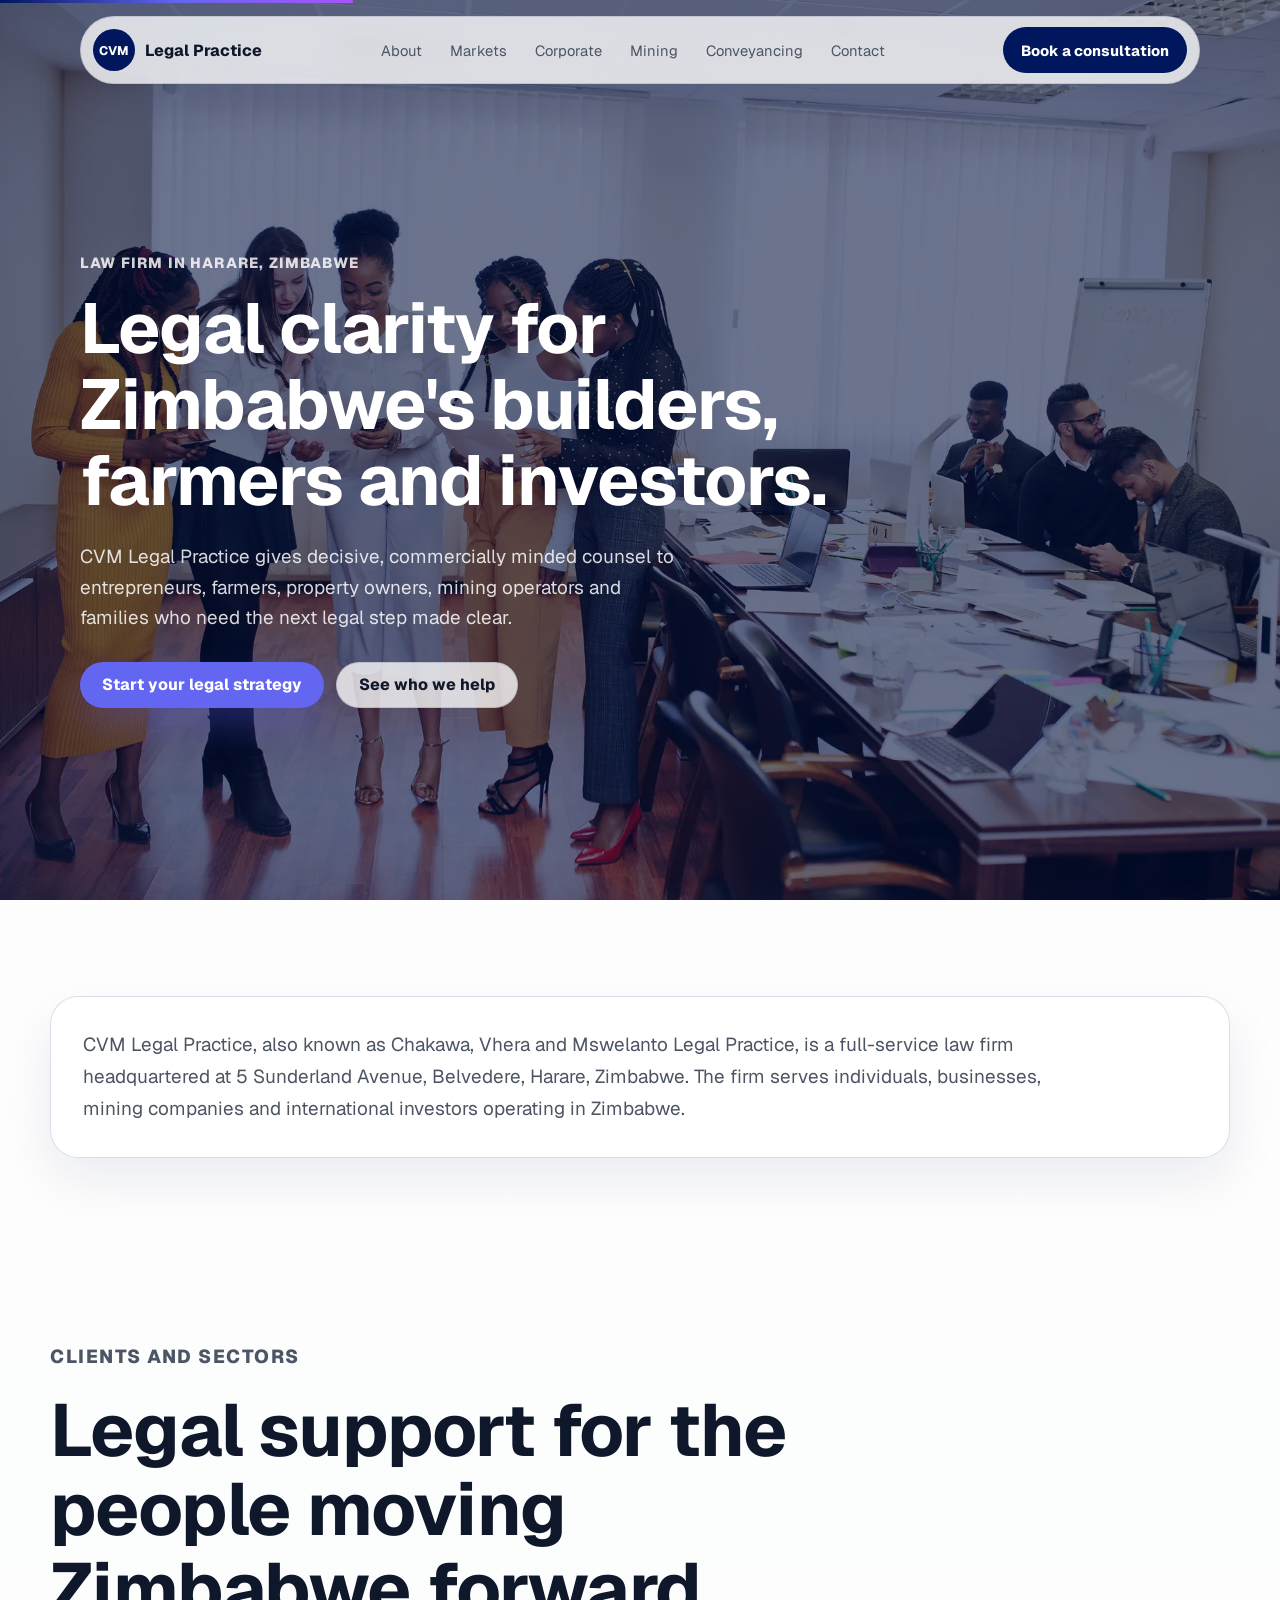
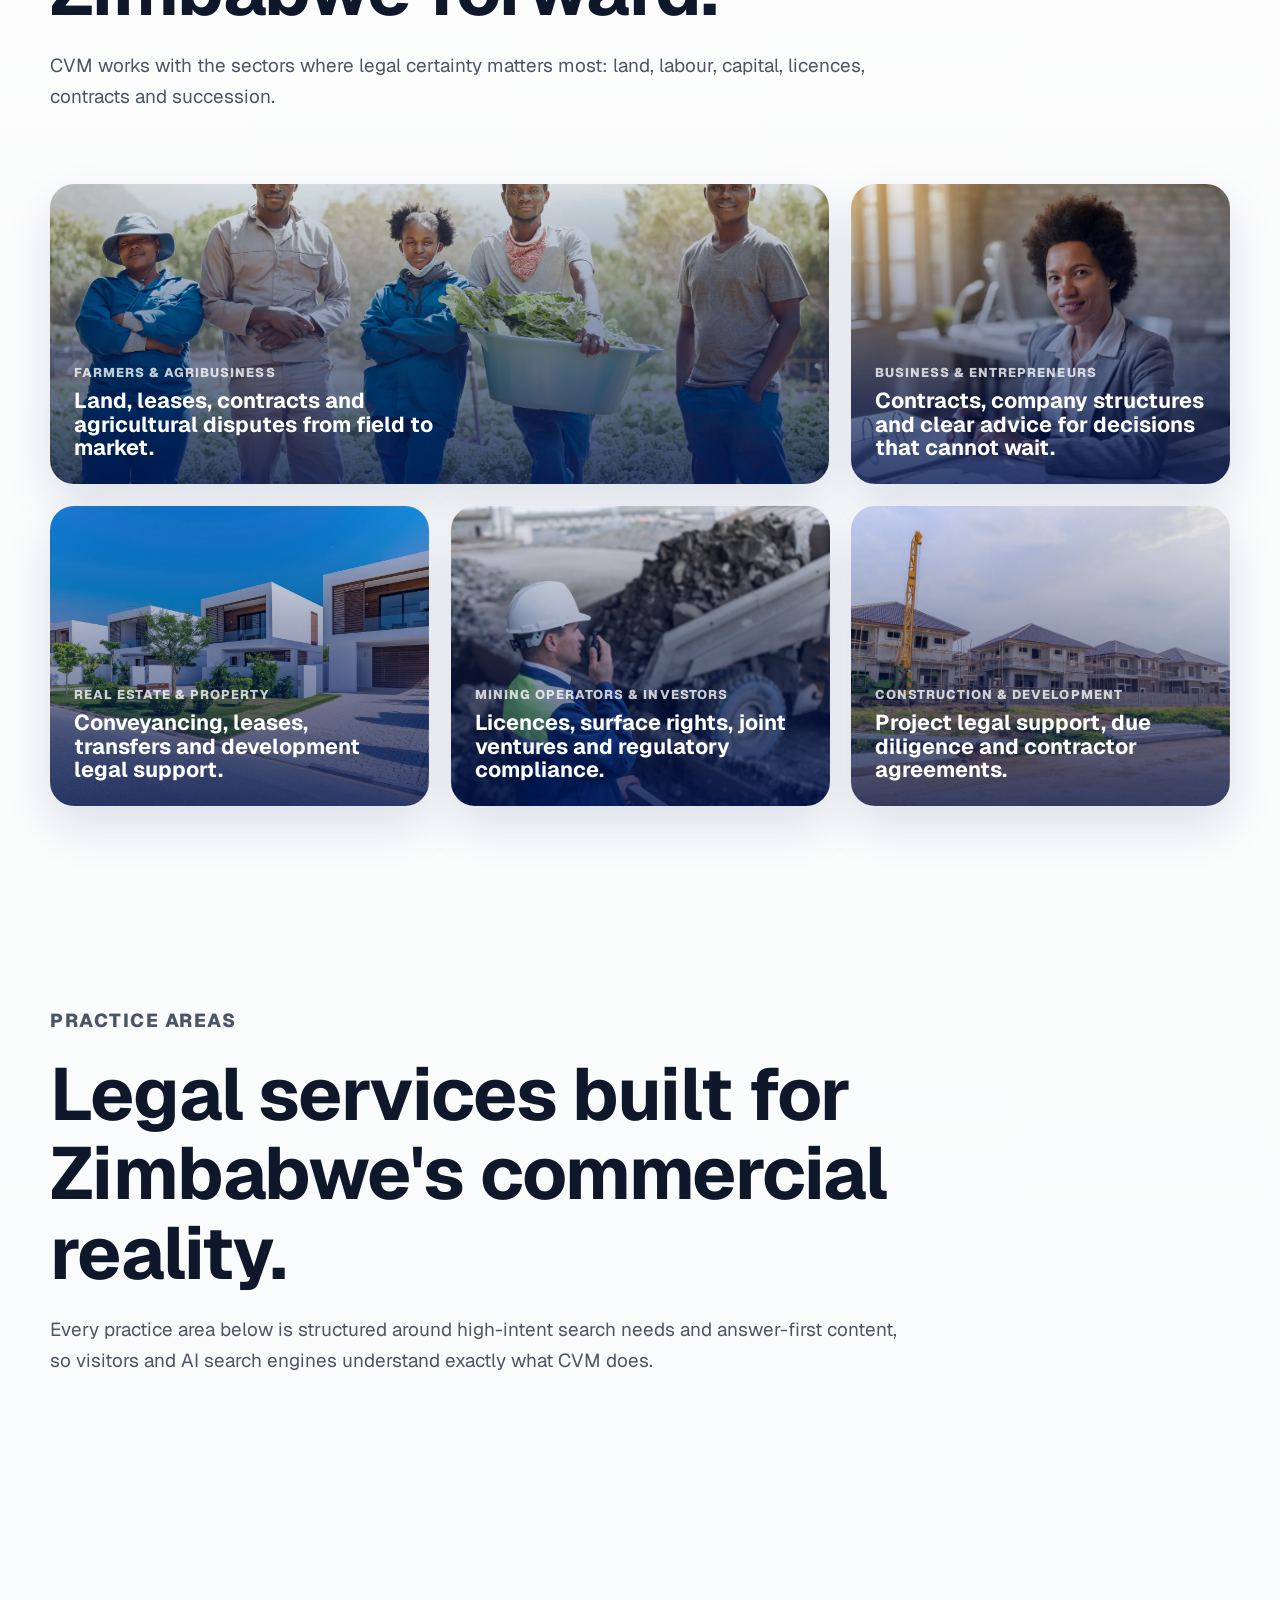
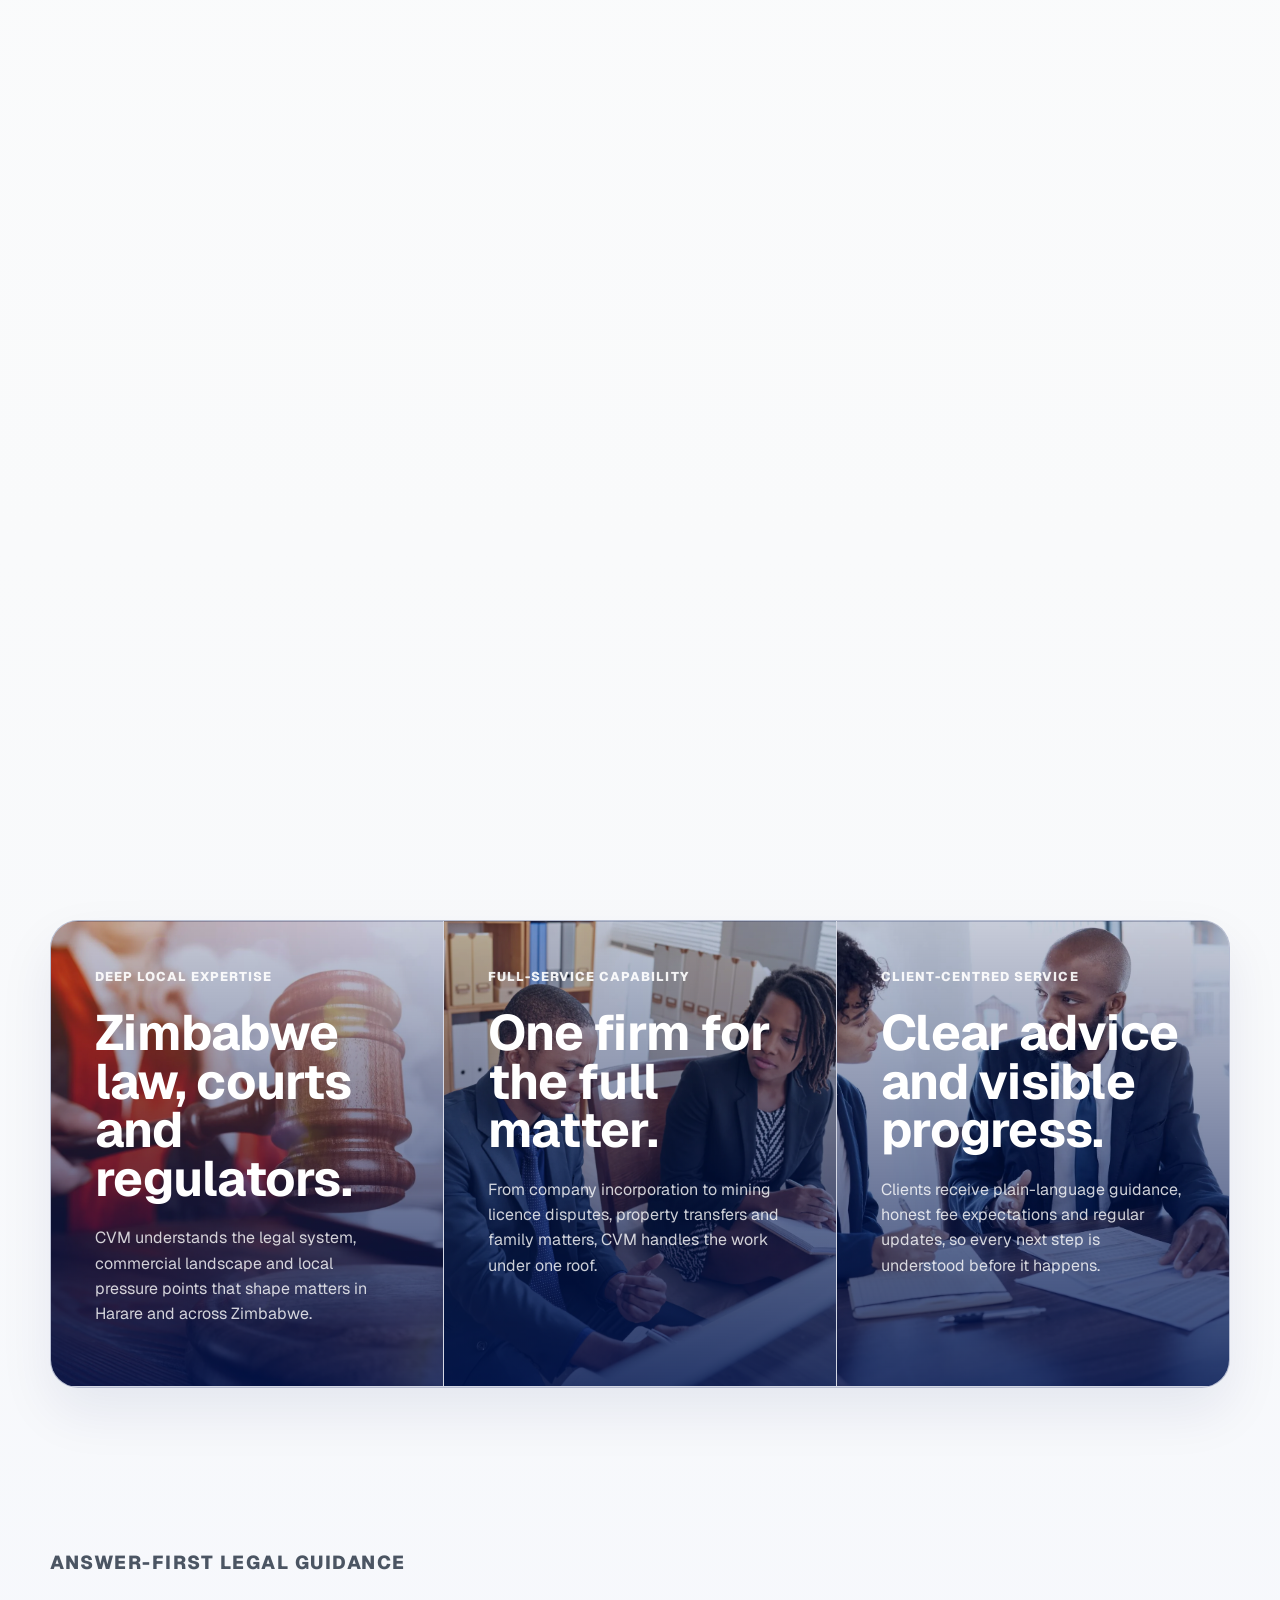
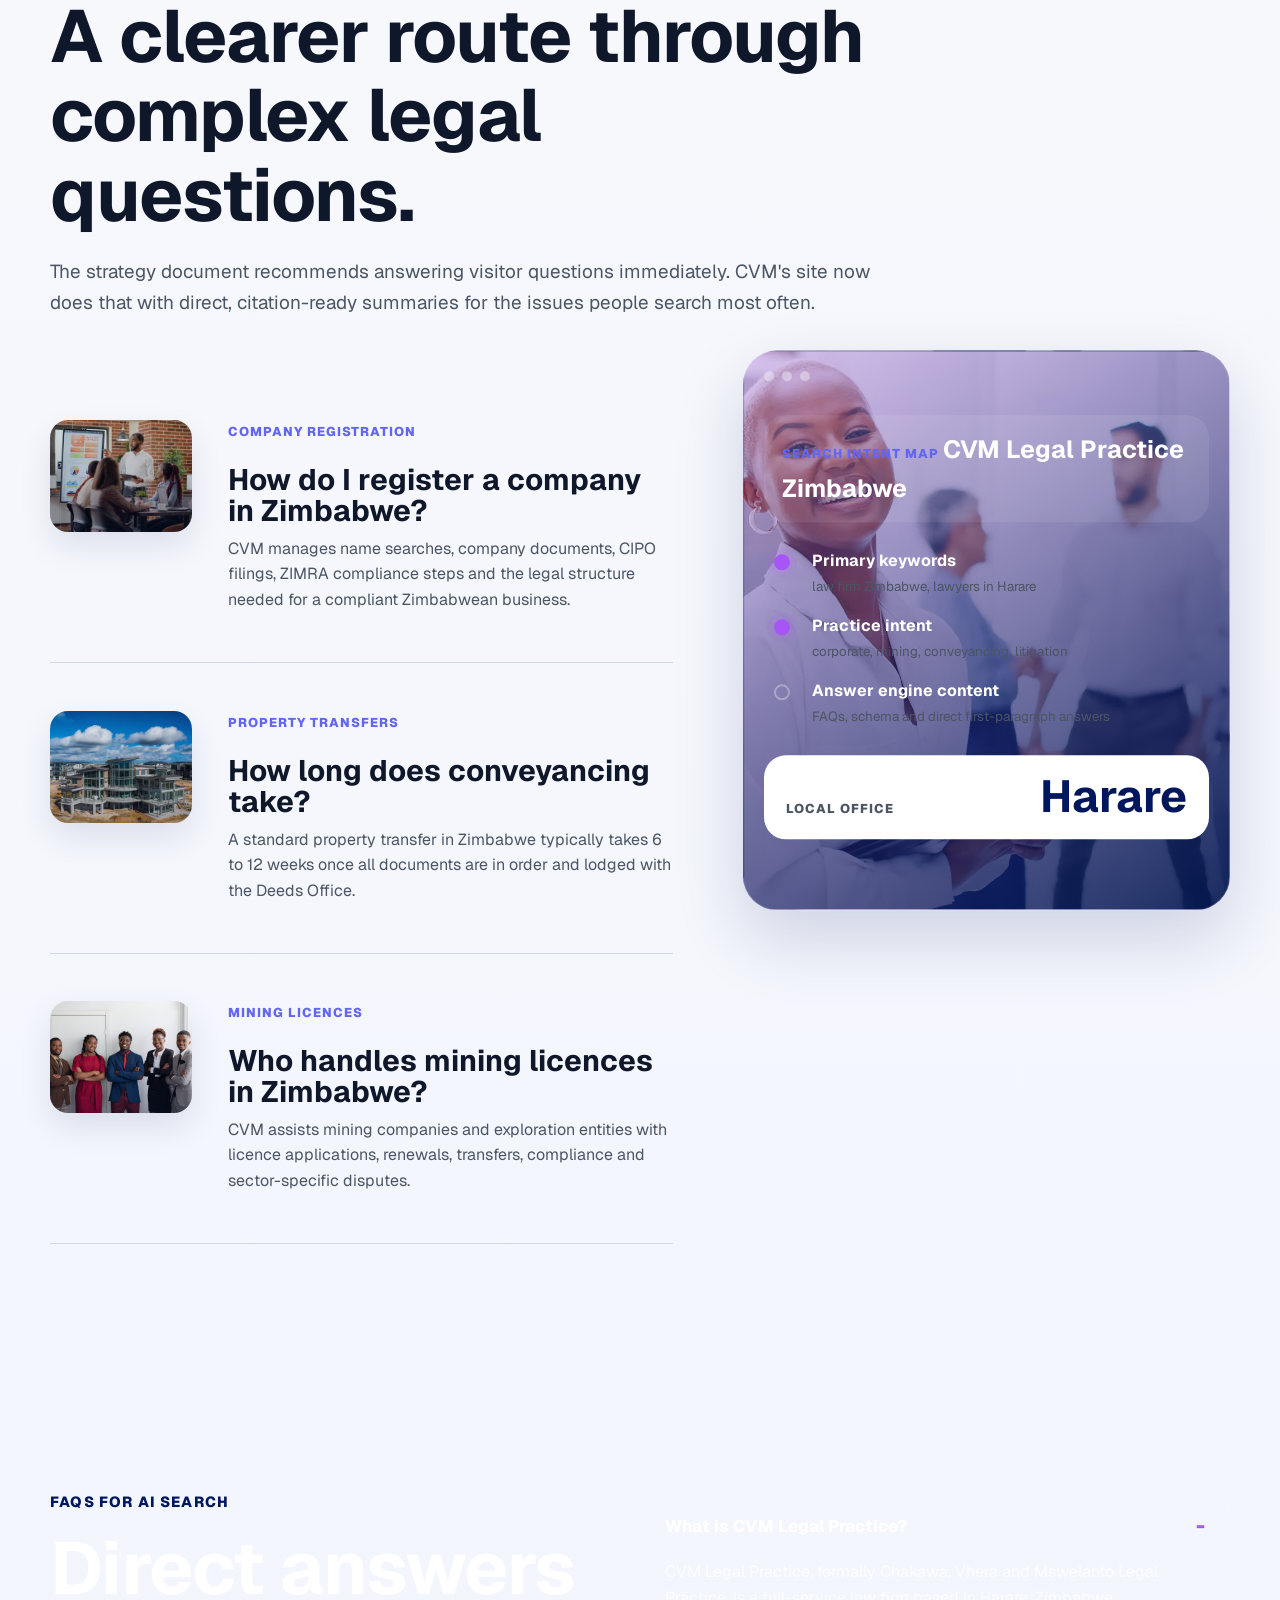
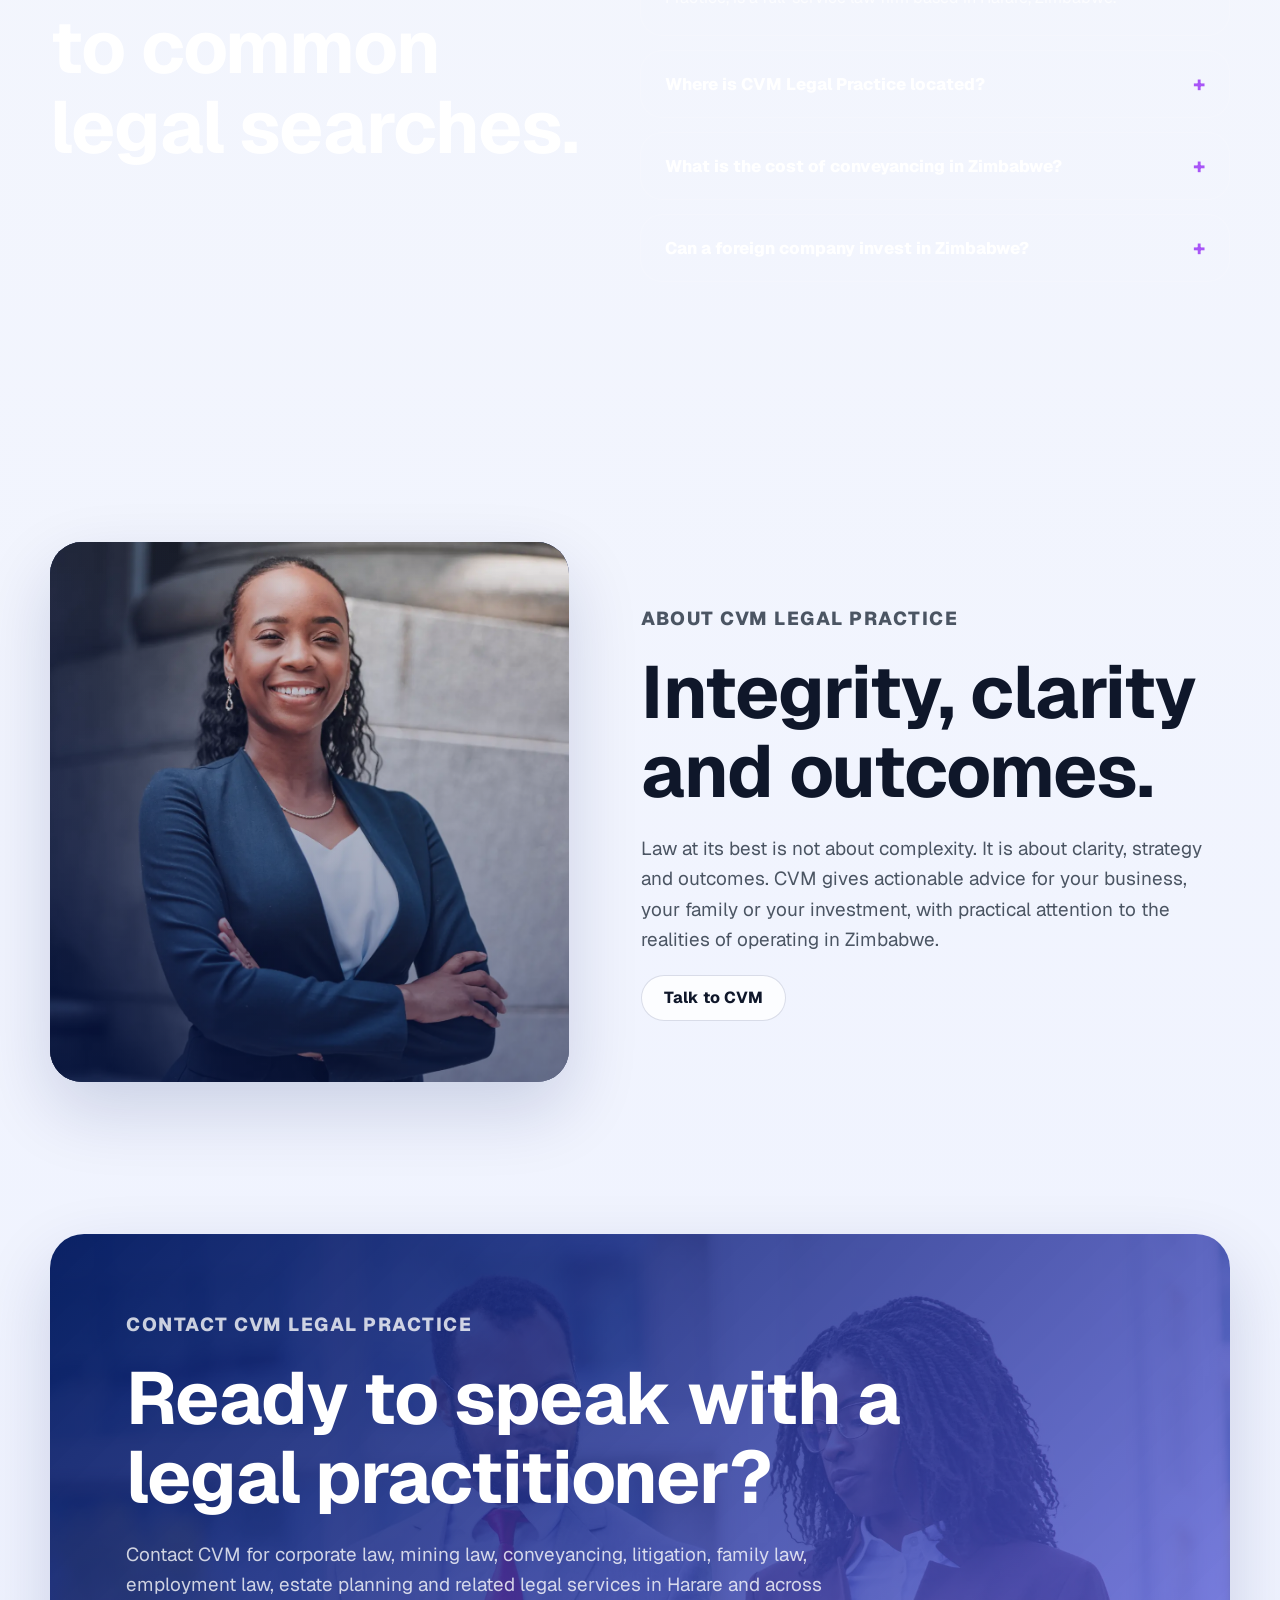
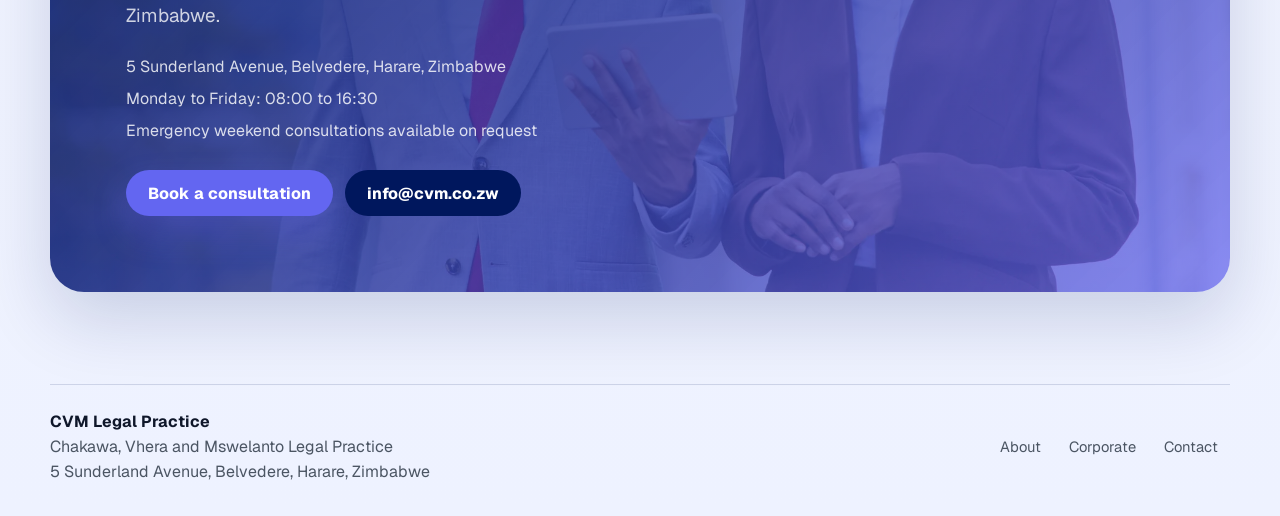
==== index.html @ 9c1fe83d "Initial commit" ====
<!doctype html>
<html lang="en">
  <head>
    <meta charset="utf-8" />
    <meta name="viewport" content="width=device-width, initial-scale=1" />
    <title>CVM Legal Practice | Lawyers in Zimbabwe</title>
    <meta
      name="description"
      content="Expert legal practitioners in Harare, Zimbabwe. Corporate, mining, conveyancing, family law and more. CVM - trusted legal advice across Zimbabwe."
    />
    <link rel="canonical" href="https://www.cvm.co.zw/" />
    <link rel="preconnect" href="https://fonts.googleapis.com" />
    <link rel="preconnect" href="https://fonts.gstatic.com" crossorigin />
    <link href="https://fonts.googleapis.com/css2?family=Geist:wght@100..900&display=swap" rel="stylesheet" />
    <link rel="stylesheet" href="styles.css" />
    <script type="application/ld+json">
      {
        "@context": "https://schema.org",
        "@type": "LegalService",
        "name": "CVM Legal Practice",
        "alternateName": "Chakawa, Vhera and Mswelanto Legal Practice",
        "url": "https://www.cvm.co.zw",
        "description": "CVM Legal Practice is a full-service law firm in Harare, Zimbabwe, offering corporate law, mining law, conveyancing, litigation, family law and employment law services.",
        "email": "info@cvm.co.zw",
        "address": {
          "@type": "PostalAddress",
          "streetAddress": "5 Sunderland Avenue",
          "addressLocality": "Belvedere",
          "addressRegion": "Harare",
          "addressCountry": "ZW"
        },
        "geo": {
          "@type": "GeoCoordinates",
          "latitude": -17.8356,
          "longitude": 31.0228
        },
        "openingHoursSpecification": {
          "@type": "OpeningHoursSpecification",
          "dayOfWeek": ["Monday", "Tuesday", "Wednesday", "Thursday", "Friday"],
          "opens": "08:00",
          "closes": "16:30"
        },
        "areaServed": { "@type": "Country", "name": "Zimbabwe" },
        "priceRange": "$$",
        "memberOf": { "@type": "Organization", "name": "Law Society of Zimbabwe" }
      }
    </script>
    <script type="application/ld+json">
      {
        "@context": "https://schema.org",
        "@type": "FAQPage",
        "mainEntity": [
          {
            "@type": "Question",
            "name": "What is CVM Legal Practice?",
            "acceptedAnswer": {
              "@type": "Answer",
              "text": "CVM Legal Practice, formally known as Chakawa, Vhera and Mswelanto Legal Practice, is a full-service law firm based in Harare, Zimbabwe. The firm provides legal services in corporate and commercial law, mining law, conveyancing, civil and commercial litigation, family law, employment law and estate planning."
            }
          },
          {
            "@type": "Question",
            "name": "Where is CVM Legal Practice located?",
            "acceptedAnswer": {
              "@type": "Answer",
              "text": "CVM Legal Practice is located at 5 Sunderland Avenue, Belvedere, Harare, Zimbabwe. The firm is open Monday to Friday from 08:00 to 16:30, with emergency weekend consultations available on request."
            }
          },
          {
            "@type": "Question",
            "name": "How long does a property transfer take in Zimbabwe?",
            "acceptedAnswer": {
              "@type": "Answer",
              "text": "A standard residential property transfer in Zimbabwe typically takes 6 to 12 weeks from the date all documents are lodged at the Deeds Office, assuming there are no outstanding ZIMRA obligations or bond complications."
            }
          },
          {
            "@type": "Question",
            "name": "What lawyers handle mining licences in Zimbabwe?",
            "acceptedAnswer": {
              "@type": "Answer",
              "text": "CVM Legal Practice assists mining companies, exploration entities and investors with mining licence applications, renewals, transfers and compliance under the Mines and Minerals Act."
            }
          }
        ]
      }
    </script>
  </head>
  <body>
    <div class="scroll-progress" aria-hidden="true"></div>

    <header class="site-header" data-header>
      <a class="brand" href="index.html" aria-label="CVM Legal Practice home">
        <span class="brand-mark">CVM</span>
        <span>Legal Practice</span>
      </a>
      <nav class="nav-links" aria-label="Primary navigation"><a href="about.html">About</a><a href="index.html#markets">Markets</a><a href="corporate-law.html">Corporate</a><a href="mining-law.html">Mining</a><a href="conveyancing-harare.html">Conveyancing</a><a href="contact.html">Contact</a></nav>
      <a class="nav-cta" href="contact.html">
        <span class="cta-full">Book a consultation</span>
        <span class="cta-short">Consult</span>
      </a>
    </header>

    <main id="top">
      <section class="hero section-shell" style="--hero-image: url('images/diverse-business-people-meeting-round-table.webp'); --hero-position: center 42%;">
        <div class="hero-copy reveal">
          <p class="eyebrow">Law firm in Harare, Zimbabwe</p>
          <h1>Legal clarity for Zimbabwe's builders, farmers and investors.</h1>
          <p class="hero-text">
            CVM Legal Practice gives decisive, commercially minded counsel to
            entrepreneurs, farmers, property owners, mining operators and
            families who need the next legal step made clear.
          </p>
          <div class="hero-actions">
            <a class="button button-primary" href="contact.html">Start your legal strategy</a>
            <a class="button button-secondary" href="#markets">See who we help</a>
          </div>
        </div>

      </section>

      <section class="intro-band">
        <div class="intro-inner reveal">
          <p>
            CVM Legal Practice, also known as Chakawa, Vhera and Mswelanto
            Legal Practice, is a full-service law firm headquartered at
            5 Sunderland Avenue, Belvedere, Harare, Zimbabwe. The firm serves
            individuals, businesses, mining companies and international
            investors operating in Zimbabwe.
          </p>
        </div>
      </section>



      <section class="market-section section-shell" id="markets">
        <div class="section-heading reveal">
          <p class="eyebrow">Clients and sectors</p>
          <h2>Legal support for the people moving Zimbabwe forward.</h2>
          <p>
            CVM works with the sectors where legal certainty matters most:
            land, labour, capital, licences, contracts and succession.
          </p>
        </div>
        <div class="market-grid">
          <a class="market-card market-card-large reveal" href="farmers-agriculture-law.html" style="--card-image: url('images/black-people-portrait-farming-with-confidence-harvest-agriculture-agro-business-together-nature-young-african-group-farmers-with-bucket-crops-organic-food-fresh-produce.webp');"><span>Farmers &amp; Agribusiness</span><strong>Land, leases, contracts and agricultural disputes from field to market.</strong></a>
          <a class="market-card reveal" href="business-legal-services.html" style="--card-image: url('images/black-smiling-businesswoman-analyzing-financial-reports-while-working-office-looking-camera.webp');"><span>Business &amp; Entrepreneurs</span><strong>Contracts, company structures and clear advice for decisions that cannot wait.</strong></a>
          <a class="market-card reveal" href="property-real-estate-law.html" style="--card-image: url('images/modern-villas-glimmering-sunny-sky.webp');"><span>Real Estate &amp; Property</span><strong>Conveyancing, leases, transfers and development legal support.</strong></a>
          <a class="market-card reveal" href="mining-investors-law.html" style="--card-image: url('images/14.webp');"><span>Mining Operators &amp; Investors</span><strong>Licences, surface rights, joint ventures and regulatory compliance.</strong></a>
          <a class="market-card reveal" href="construction-development-law.html" style="--card-image: url('images/new-house-building-residential-estate-construction-site.webp');"><span>Construction &amp; Development</span><strong>Project legal support, due diligence and contractor agreements.</strong></a>
        </div>
      </section>

      <section class="practice-section section-shell" id="practice-areas">
        <div class="section-heading reveal">
          <p class="eyebrow">Practice areas</p>
          <h2>Legal services built for Zimbabwe's commercial reality.</h2>
          <p>
            Every practice area below is structured around high-intent search
            needs and answer-first content, so visitors and AI search engines
            understand exactly what CVM does.
          </p>
        </div>

        <div class="practice-grid">
          <a class="practice-card reveal" href="corporate-law.html" style="--card-image: url('images/african-group-corporate-business-meeting.webp');">
            <span>Corporate & Commercial</span>
            <h3>Corporate lawyers in Zimbabwe</h3>
            <p>
              Company registration, M&A, commercial contracts, joint ventures,
              corporate governance, business restructuring and regulatory
              compliance for start-ups, SMEs, listed companies and investors.
            </p>
          </a>
          <a class="practice-card reveal" href="mining-law.html" style="--card-image: url('images/close-up-construction-site-excavator(1).webp');">
            <span>Mining Law</span>
            <h3>Mining legal services Zimbabwe</h3>
            <p>
              Licence applications, renewals and transfers, environmental
              compliance, surface rights disputes, mining joint ventures,
              MMCZ export compliance and mining M&A.
            </p>
          </a>
          <a class="practice-card reveal" href="conveyancing-harare.html" style="--card-image: url('images/aerial-top-view-modern-suburb-housing-estate-project-neighborhood-thailand-housing-construction-business-ai-generated.webp');">
            <span>Conveyancing</span>
            <h3>Conveyancing lawyers in Harare</h3>
            <p>
              Residential, commercial and agricultural property transfers,
              mortgage bond registrations, title deed searches and Deeds Office
              lodgements across Zimbabwe.
            </p>
          </a>
          <a class="practice-card reveal" href="litigation.html" style="--card-image: url('images/corporate-lawyer-computer-with-portrait-business-people-office-legislation-privacy-policy-teamwork-case-proposal-online-legal-counsel-with-employees-law-firm-justice.webp');">
            <span>Litigation</span>
            <h3>Commercial litigation Zimbabwe</h3>
            <p>
              Contract disputes, debt recovery, urgent applications, injunctions,
              arbitration, mediation, banking disputes and High Court litigation.
            </p>
          </a>
          <a class="practice-card reveal" href="family-law.html" style="--card-image: url('images/black-woman-working-business-portrait-with-smile-office-workplace-lawyer-corporate-company-with-legal-advice-happy-success-confidence-attorney-employee-desk.webp');">
            <span>Family Law & Estates</span>
            <h3>Family law attorneys Zimbabwe</h3>
            <p>
              Divorce, child custody, maintenance, protection orders, wills,
              estate planning, deceased estates and inheritance disputes handled
              with discretion.
            </p>
          </a>
          <a class="practice-card reveal" href="employment-labour-law.html" style="--card-image: url('images/group-afro-americans-working-together.webp');">
            <span>Employment & Labour</span>
            <h3>Labour law firm Zimbabwe</h3>
            <p>
              Employment contracts, disciplinary hearings, unfair dismissal,
              retrenchment, NEC representation, Labour Court matters and
              workplace policy advice.
            </p>
          </a>
        </div>
      </section>

      <section class="service-strip" id="why-cvm" aria-label="Why choose CVM">
        <article class="service-panel reveal" style="--card-image: url('images/56684.webp');">
          <span>Deep Local Expertise</span>
          <h2>Zimbabwe law, courts and regulators.</h2>
          <p>
            CVM understands the legal system, commercial landscape and local
            pressure points that shape matters in Harare and across Zimbabwe.
          </p>
        </article>
        <article class="service-panel reveal" style="--card-image: url('images/20600.webp');">
          <span>Full-Service Capability</span>
          <h2>One firm for the full matter.</h2>
          <p>
            From company incorporation to mining licence disputes, property
            transfers and family matters, CVM handles the work under one roof.
          </p>
        </article>
        <article class="service-panel reveal" style="--card-image: url('images/147378.webp');">
          <span>Client-Centred Service</span>
          <h2>Clear advice and visible progress.</h2>
          <p>
            Clients receive plain-language guidance, honest fee expectations and
            regular updates, so every next step is understood before it happens.
          </p>
        </article>
      </section>

      <section class="method section-shell">
        <div class="section-heading reveal">
          <p class="eyebrow">Answer-first legal guidance</p>
          <h2>A clearer route through complex legal questions.</h2>
          <p>
            The strategy document recommends answering visitor questions
            immediately. CVM's site now does that with direct, citation-ready
            summaries for the issues people search most often.
          </p>
        </div>

        <div class="steps-grid">
          <div class="steps-copy">
            <article class="step reveal" style="--card-image: url('images/company-employee-presenting-business-strategy-with-charts-monitor-planning-project-workmates-analyzing-financial-statistics-display-working-together-company-development.webp');">
              <span>Company Registration</span>
              <h3>How do I register a company in Zimbabwe?</h3>
              <p>
                CVM manages name searches, company documents, CIPO filings,
                ZIMRA compliance steps and the legal structure needed for a
                compliant Zimbabwean business.
              </p>
            </article>
            <article class="step reveal" style="--card-image: url('images/construction-residential-new-house-progress-building-site-with-clouds-blue-sky.webp');">
              <span>Property Transfers</span>
              <h3>How long does conveyancing take?</h3>
              <p>
                A standard property transfer in Zimbabwe typically takes 6 to
                12 weeks once all documents are in order and lodged with the
                Deeds Office.
              </p>
            </article>
            <article class="step reveal" style="--card-image: url('images/team-young-african-people-office(1).webp');">
              <span>Mining Licences</span>
              <h3>Who handles mining licences in Zimbabwe?</h3>
              <p>
                CVM assists mining companies and exploration entities with
                licence applications, renewals, transfers, compliance and
                sector-specific disputes.
              </p>
            </article>
          </div>

          <aside class="case-device reveal" style="--card-image: url('images/face-corporate-black-woman-with-tablet-smile-digital-marketing-sales-growth-goals-workplace-portrait-african-american-female-employee-leader-with-happiness-online-schedule(1).webp');" data-parallax="0.08" aria-label="CVM matter planning preview">
            <div class="device-bar">
              <span></span>
              <span></span>
              <span></span>
            </div>
            <div class="device-header">
              <p>Search intent map</p>
              <strong>CVM Legal Practice Zimbabwe</strong>
            </div>
            <div class="timeline">
              <div class="timeline-row active">
                <span></span>
                <div>
                  <strong>Primary keywords</strong>
                  <small>law firm Zimbabwe, lawyers in Harare</small>
                </div>
              </div>
              <div class="timeline-row active">
                <span></span>
                <div>
                  <strong>Practice intent</strong>
                  <small>corporate, mining, conveyancing, litigation</small>
                </div>
              </div>
              <div class="timeline-row">
                <span></span>
                <div>
                  <strong>Answer engine content</strong>
                  <small>FAQs, schema and direct first-paragraph answers</small>
                </div>
              </div>
            </div>
            <div class="device-footer">
              <span>Local office</span>
              <strong>Harare</strong>
            </div>
          </aside>
        </div>
      </section>

      <section class="risk-band" id="faq" style="--card-image: url('images/portrait-african-american-employee-working-business-report-using-computer-office-desk-taking-notes-sending-email-sunset-brainstorming-ideas-startup-job.webp');">
        <div class="risk-inner faq-inner">
          <div class="risk-copy reveal">
            <p class="eyebrow">FAQs for AI search</p>
            <h2>Direct answers to common legal searches.</h2>
          </div>
          <div class="faq-list">
            <details class="faq-item reveal" open>
              <summary>What is CVM Legal Practice?</summary>
              <p>
                CVM Legal Practice, formally Chakawa, Vhera and Mswelanto Legal
                Practice, is a full-service law firm based in Harare, Zimbabwe.
              </p>
            </details>
            <details class="faq-item reveal">
              <summary>Where is CVM Legal Practice located?</summary>
              <p>
                CVM is located at 5 Sunderland Avenue, Belvedere, Harare,
                Zimbabwe. Office hours are Monday to Friday, 08:00 to 16:30.
              </p>
            </details>
            <details class="faq-item reveal">
              <summary>What is the cost of conveyancing in Zimbabwe?</summary>
              <p>
                Conveyancing fees are guided by the Law Society of Zimbabwe
                scale and depend on the property value, transfer duty, Deeds
                Office fees and transaction-specific requirements.
              </p>
            </details>
            <details class="faq-item reveal">
              <summary>Can a foreign company invest in Zimbabwe?</summary>
              <p>
                Yes. Foreign investors can establish subsidiaries, joint ventures
                or branches, subject to ZIDA requirements and sector-specific
                regulatory approvals.
              </p>
            </details>
          </div>
        </div>
      </section>

      <section class="network section-shell">
        <div class="network-visual reveal">
          <img src="images/arms-crossed-attorney-portrait-happy-black-woman-with-smile-confidence-working-law-firm-confidence-empowerment-proud-african-lawyer-with-leadership-vision-legal-agency.webp" alt="Confident CVM Legal Practice attorney ready for client consultation" />
        </div>
        <div class="network-copy reveal">
          <p class="eyebrow">About CVM Legal Practice</p>
          <h2>Integrity, clarity and outcomes.</h2>
          <p>
            Law at its best is not about complexity. It is about clarity,
            strategy and outcomes. CVM gives actionable advice for your business,
            your family or your investment, with practical attention to the
            realities of operating in Zimbabwe.
          </p>
          <a class="button button-secondary" href="contact.html">Talk to CVM</a>
        </div>
      </section>

      <section class="final-cta" id="contact">
        <div class="final-card reveal" style="--final-image: url('images/diverse-business-team-watching-content-tablet.webp');">
          <p class="eyebrow">Contact CVM Legal Practice</p>
          <h2>Ready to speak with a legal practitioner?</h2>
          <p>
            Contact CVM for corporate law, mining law, conveyancing, litigation,
            family law, employment law, estate planning and related legal
            services in Harare and across Zimbabwe.
          </p>
          <div class="contact-details" aria-label="CVM contact details">
            <span>5 Sunderland Avenue, Belvedere, Harare, Zimbabwe</span>
            <span>Monday to Friday: 08:00 to 16:30</span>
            <span>Emergency weekend consultations available on request</span>
          </div>
          <div class="contact-row">
            <a class="button button-primary" href="contact.html">Book a consultation</a>
            <a class="button button-dark" href="mailto:info@cvm.co.zw">info@cvm.co.zw</a>
          </div>
        </div>
      </section>
    </main>

    <footer class="site-footer">
      <div>
        <strong>CVM Legal Practice</strong>
        <span>Chakawa, Vhera and Mswelanto Legal Practice</span>
        <span>5 Sunderland Avenue, Belvedere, Harare, Zimbabwe</span>
      </div>
      <nav aria-label="Footer navigation">
        <a href="about.html">About</a>
        <a href="corporate-law.html">Corporate</a>
        <a href="contact.html">Contact</a>
      </nav>
    </footer>

    <script src="script.js"></script>
  </body>
</html>
---- styles.css ----
:root {
  --ink: #0f172a;
  --muted: #4b5563;
  --paper: #f9fafb;
  --paper-strong: #ffffff;
  --clay: #6366f1;
  --moss: #00175d;
  --gold: #a855f7;
  --charcoal: #001450;
  --line: rgba(0, 23, 93, 0.14);
  --shadow: 0 28px 70px rgba(0, 23, 93, 0.16);
  font-family:
    "ABC Diatype", "ABCDiatype", Geist, Inter, ui-sans-serif, system-ui, -apple-system, BlinkMacSystemFont, "Segoe UI",
    sans-serif;
}

* {
  box-sizing: border-box;
}

html {
  scroll-behavior: smooth;
}

body {
  margin: 0;
  color: var(--ink);
  background:
    linear-gradient(180deg, var(--paper-strong) 0%, var(--paper) 44%, #eef2ff 100%);
  overflow-x: hidden;
}

img {
  display: block;
  max-width: 100%;
}

a {
  color: inherit;
  text-decoration: none;
}

.scroll-progress {
  position: fixed;
  inset: 0 auto auto 0;
  z-index: 80;
  width: 100%;
  height: 3px;
  transform: scaleX(0);
  transform-origin: left;
  background: linear-gradient(90deg, var(--moss), var(--clay), var(--gold));
}

.site-header {
  position: fixed;
  top: 16px;
  left: 50%;
  z-index: 70;
  display: grid;
  grid-template-columns: auto 1fr auto;
  align-items: center;
  gap: 28px;
  width: min(1120px, calc(100% - 32px));
  padding: 10px 12px;
  border: 1px solid rgba(0, 23, 93, 0.12);
  border-radius: 999px;
  background: rgba(255, 255, 255, 0.78);
  box-shadow: 0 12px 40px rgba(0, 23, 93, 0.08);
  backdrop-filter: blur(18px);
  transform: translateX(-50%);
  transition: background 240ms ease, transform 240ms ease, box-shadow 240ms ease;
}

.site-header.is-scrolled {
  background: rgba(255, 255, 255, 0.94);
  box-shadow: 0 18px 48px rgba(0, 23, 93, 0.14);
}

.brand,
.nav-links,
.site-footer nav {
  display: flex;
  align-items: center;
}

.brand {
  gap: 10px;
  font-weight: 760;
  white-space: nowrap;
}

.brand-mark {
  display: grid;
  width: 42px;
  height: 42px;
  place-items: center;
  border-radius: 50%;
  color: #ffffff;
  background: var(--moss);
  font-size: 0.78rem;
  letter-spacing: 0;
}

.nav-links {
  justify-content: center;
  gap: 4px;
}

.nav-links a,
.site-footer a {
  padding: 10px 12px;
  border-radius: 999px;
  color: var(--muted);
  font-size: 0.92rem;
  transition: color 180ms ease, background 180ms ease;
}

.nav-links a:hover,
.site-footer a:hover {
  color: var(--moss);
  background: rgba(99, 102, 241, 0.09);
}

.nav-cta,
.button {
  display: inline-flex;
  min-height: 46px;
  align-items: center;
  justify-content: center;
  border-radius: 999px;
  font-weight: 760;
  transition: transform 180ms ease, box-shadow 180ms ease, background 180ms ease;
}

.nav-cta {
  padding: 0 18px;
  color: #ffffff;
  background: var(--moss);
  font-size: 0.92rem;
}

.cta-short {
  display: none;
}

.button {
  padding: 0 22px;
}

.button:hover,
.nav-cta:hover {
  transform: translateY(-2px);
}

.button-primary {
  color: #ffffff;
  background: var(--clay);
  box-shadow: 0 18px 34px rgba(99, 102, 241, 0.28);
}

.button-secondary {
  border: 1px solid var(--line);
  color: var(--ink);
  background: rgba(255, 255, 255, 0.78);
}

.button-dark {
  color: #ffffff;
  background: var(--moss);
}

.section-shell {
  width: min(1180px, calc(100% - 40px));
  margin: 0 auto;
}

.hero,
.page-hero {
  position: relative;
  isolation: isolate;
  width: 100%;
  max-width: none;
  min-height: 100vh;
  margin: 0;
  overflow: hidden;
  color: var(--paper-strong);
  background-image:
    linear-gradient(rgba(0, 15, 60, 0.58), rgba(0, 15, 60, 0.58)),
    var(--hero-image);
  background-position: center, center, var(--hero-position, center);
  background-size: cover;
  background-attachment: fixed;
}

.hero::after,
.page-hero::after {
  content: none;
}

.hero {
  display: flex;
  flex-direction: column;
  justify-content: center;
  padding: 148px max(16px, calc((100% - 1120px) / 2)) 88px;
}

.hero-copy,
.network-copy,
.section-heading {
  min-width: 0;
}

.eyebrow {
  margin: 0 0 18px;
  color: var(--moss);
  font-size: 0.92rem;
  font-weight: 820;
  letter-spacing: 0.08em;
  text-transform: uppercase;
}

.hero .eyebrow,
.page-hero .eyebrow {
  color: rgba(255, 255, 255, 0.82);
}

h1,
h2,
h3,
p {
  margin-top: 0;
}

h1,
h2 {
  letter-spacing: -0.015em;
  line-height: 1.08;
}

h1 {
  max-width: 820px;
  margin-bottom: 24px;
  font-size: 4.4rem;
  overflow-wrap: break-word;
}

h2 {
  margin-bottom: 22px;
  font-size: 4.6rem;
}

h3 {
  margin-bottom: 10px;
  font-size: 1.85rem;
  line-height: 1.05;
}

.hero-text,
.section-heading p,
.network-copy p,
.final-card p {
  color: var(--muted);
  font-size: 1.18rem;
  line-height: 1.62;
}

.hero-text {
  max-width: 600px;
}

.hero .hero-text,
.page-hero .page-summary p {
  color: rgba(255, 255, 255, 0.84);
}

.hero-actions,
.contact-row {
  display: flex;
  flex-wrap: wrap;
  gap: 12px;
  margin-top: 28px;
}

.intro-band {
  padding: 96px 0 56px;
}

.intro-inner {
  width: min(1180px, calc(100% - 40px));
  margin: 0 auto;
  padding: 32px;
  border: 1px solid var(--line);
  border-radius: 28px;
  background: rgba(255, 255, 255, 0.88);
  box-shadow: 0 22px 52px rgba(0, 23, 93, 0.08);
}

.intro-inner p {
  max-width: 980px;
  margin: 0;
  color: var(--muted);
  font-size: 1.18rem;
  line-height: 1.7;
}

.hero-visual {
  position: relative;
  display: grid;
  min-height: 480px;
  overflow: visible;
  background: transparent;
  isolation: isolate;
}

.network-visual::after {
  position: absolute;
  inset: 0;
  content: "";
  background:
    linear-gradient(180deg, rgba(0, 23, 93, 0.02), rgba(0, 20, 80, 0.5)),
    linear-gradient(90deg, rgba(0, 20, 80, 0.32), transparent 58%);
  pointer-events: none;
}

.hero-visual img {
  display: none;
}

.network-visual img {
  position: absolute;
  inset: 0;
  width: 100%;
  height: 100%;
  object-fit: cover;
  transform: scale(1.04);
}

.floating-card {
  position: absolute;
  z-index: 2;
  width: min(300px, calc(100% - 40px));
  padding: 18px;
  border: 1px solid rgba(255, 255, 255, 0.3);
  border-radius: 22px;
  color: var(--paper-strong);
  background: rgba(0, 20, 80, 0.78);
  box-shadow: 0 18px 44px rgba(0, 23, 93, 0.28);
  backdrop-filter: blur(18px);
}

.top-card {
  top: 28px;
  left: 26px;
}

.bottom-card {
  right: 24px;
  bottom: 24px;
}

.matter-card strong {
  display: block;
  margin: 7px 0 10px;
  font-size: 1.45rem;
  line-height: 1;
}

.card-kicker,
.matter-card small {
  color: rgba(255, 255, 255, 0.72);
  font-size: 0.82rem;
}

.meter {
  height: 8px;
  margin-bottom: 10px;
  overflow: hidden;
  border-radius: 999px;
  background: rgba(255, 255, 255, 0.18);
}

.meter span {
  display: block;
  height: 100%;
  border-radius: inherit;
  background: linear-gradient(90deg, var(--gold), var(--clay));
}

.service-strip {
  display: grid;
  grid-template-columns: repeat(3, minmax(0, 1fr));
  gap: 1px;
  width: min(1180px, calc(100% - 40px));
  margin: 0 auto;
  overflow: hidden;
  border: 1px solid var(--line);
  border-radius: 28px;
  background: var(--line);
  box-shadow: 0 24px 54px rgba(0, 23, 93, 0.08);
}

.market-section {
  padding: 128px 0 72px;
}

.market-grid {
  display: grid;
  grid-template-columns: repeat(3, minmax(0, 1fr));
  gap: 22px;
}

.market-card {
  position: relative;
  display: flex;
  min-height: 300px;
  flex-direction: column;
  justify-content: end;
  overflow: hidden;
  padding: 24px;
  border-radius: 24px;
  color: var(--paper-strong);
  background-image:
    linear-gradient(180deg, rgba(0, 20, 80, 0.06), rgba(0, 20, 80, 0.78)),
    var(--card-image);
  background-position: center;
  background-size: cover;
  box-shadow: 0 20px 48px rgba(0, 23, 93, 0.12);
}

.market-card-large {
  grid-column: span 2;
}

.market-card span {
  margin-bottom: 8px;
  color: rgba(255, 255, 255, 0.76);
  font-size: 0.8rem;
  font-weight: 840;
  letter-spacing: 0.08em;
  text-transform: uppercase;
}

.market-card strong {
  max-width: 360px;
  font-size: 1.35rem;
  line-height: 1.1;
}

.practice-section {
  padding: 128px 0 100px;
}

.practice-grid {
  display: grid;
  grid-template-columns: repeat(3, minmax(0, 1fr));
  gap: 24px;
}

.practice-card {
  position: relative;
  display: block;
  min-height: 420px;
  overflow: hidden;
  padding: 192px 34px 36px;
  border: 1px solid var(--line);
  border-radius: 24px;
  background: rgba(255, 255, 255, 0.9);
  box-shadow: 0 20px 48px rgba(0, 23, 93, 0.07);
  transition: transform 180ms ease, box-shadow 180ms ease, border-color 180ms ease;
}

.practice-card::before {
  position: absolute;
  inset: 0 0 auto;
  height: 150px;
  background-image:
    linear-gradient(180deg, rgba(0, 20, 80, 0.04), rgba(0, 20, 80, 0.22)),
    var(--card-image);
  background-position: center;
  background-size: cover;
  content: "";
}

.practice-card:hover {
  border-color: rgba(99, 102, 241, 0.34);
  box-shadow: 0 26px 58px rgba(0, 23, 93, 0.12);
  transform: translateY(-4px);
}

.practice-card span {
  display: inline-block;
  margin-bottom: 22px;
  color: var(--clay);
  font-size: 0.8rem;
  font-weight: 840;
  letter-spacing: 0.08em;
  text-transform: uppercase;
}

.practice-card p {
  color: var(--muted);
  line-height: 1.58;
}

.page-hero {
  display: grid;
  align-items: center;
  padding: 132px max(20px, calc((100% - 1180px) / 2)) 70px;
}

.page-hero-inner {
  display: grid;
  grid-template-columns: minmax(0, 0.95fr) minmax(320px, 0.58fr);
  gap: 46px;
  align-items: end;
  min-width: 0;
}

.page-hero h1 {
  max-width: 920px;
}

.page-summary {
  width: 100%;
  max-width: 100%;
  min-width: 0;
  padding: 28px;
  border: 1px solid rgba(255, 255, 255, 0.22);
  border-radius: 24px;
  background: rgba(0, 20, 80, 0.58);
  box-shadow: var(--shadow);
  backdrop-filter: blur(18px);
}

.page-summary p {
  overflow-wrap: anywhere;
  margin-bottom: 18px;
  color: rgba(255, 255, 255, 0.84);
  line-height: 1.65;
}

.page-summary p:last-child {
  margin-bottom: 0;
}

.content-section {
  padding: 70px 0;
}

.content-grid {
  display: grid;
  grid-template-columns: minmax(0, 0.82fr) minmax(320px, 0.45fr);
  gap: 48px;
  align-items: start;
  min-width: 0;
}

.copy-block {
  display: grid;
  gap: 22px;
}

.answer-block,
.services-list,
.info-panel {
  padding: 28px;
  border: 1px solid var(--line);
  border-radius: 24px;
  background: rgba(255, 255, 255, 0.9);
}

.answer-block {
  border-color: rgba(99, 102, 241, 0.24);
  background: linear-gradient(135deg, rgba(238, 242, 255, 0.9), rgba(255, 255, 255, 0.96));
}

.answer-block p,
.copy-block p,
.info-panel p {
  color: var(--muted);
  line-height: 1.65;
}

.answer-block h2,
.info-panel h2,
.services-list h2 {
  font-size: 2.35rem;
  line-height: 1.04;
}

.answer-block h3,
.info-panel h3,
.services-list h3 {
  font-size: 1.55rem;
}

.services-list ul,
.info-panel ul {
  display: grid;
  gap: 12px;
  margin: 0;
  padding: 0;
  list-style: none;
}

.services-list li,
.info-panel li {
  position: relative;
  padding-left: 24px;
  color: var(--muted);
  line-height: 1.48;
}

.services-list li::before,
.info-panel li::before {
  position: absolute;
  left: 0;
  top: 0.62em;
  width: 8px;
  height: 8px;
  border-radius: 50%;
  background: var(--clay);
  content: "";
}

.side-nav {
  position: sticky;
  top: 112px;
  display: grid;
  gap: 10px;
  padding: 18px;
  border: 1px solid var(--line);
  border-radius: 24px;
  background: rgba(255, 255, 255, 0.9);
  box-shadow: 0 20px 48px rgba(0, 23, 93, 0.08);
}

.side-nav a {
  padding: 12px 14px;
  border-radius: 14px;
  color: var(--muted);
  font-weight: 720;
}

.side-nav a:hover,
.side-nav a.is-active {
  color: var(--moss);
  background: rgba(99, 102, 241, 0.1);
}

.mini-faq {
  display: grid;
  gap: 14px;
}

.mini-faq details {
  border: 1px solid var(--line);
  border-radius: 18px;
  background: rgba(255, 255, 255, 0.9);
  overflow: hidden;
}

.mini-faq summary {
  cursor: pointer;
  padding: 18px 20px;
  color: var(--ink);
  font-weight: 800;
  list-style: none;
}

.mini-faq p {
  margin: 0;
  padding: 0 20px 20px;
  color: var(--muted);
  line-height: 1.62;
}

.service-panel {
  position: relative;
  min-height: 420px;
  overflow: hidden;
  padding: 44px;
  color: var(--paper-strong);
  background-image:
    linear-gradient(180deg, rgba(0, 20, 80, 0.22), rgba(0, 20, 80, 0.82)),
    var(--card-image);
  background-position: center;
  background-size: cover;
}

.service-panel h2,
.service-panel p {
  position: relative;
  z-index: 1;
}

.service-panel span,
.step span,
.device-header p,
.device-footer span {
  display: inline-block;
  margin-bottom: 24px;
  color: var(--clay);
  font-size: 0.8rem;
  font-weight: 840;
  letter-spacing: 0.08em;
  text-transform: uppercase;
}

.service-panel span {
  color: rgba(255, 255, 255, 0.9);
}

.service-panel h2 {
  margin-bottom: 22px;
  font-size: 3.1rem;
  line-height: 0.98;
}

.service-panel p,
.step p,
.timeline-row small,
.risk-stats span {
  color: var(--muted);
  line-height: 1.58;
}

.service-panel p {
  color: rgba(255, 255, 255, 0.8);
}

.method {
  padding: 160px 0 140px;
}

.section-heading {
  max-width: 850px;
  margin-bottom: 72px;
}

.steps-grid {
  display: grid;
  grid-template-columns: minmax(0, 0.92fr) minmax(340px, 0.72fr);
  gap: 70px;
  align-items: start;
}

.steps-copy {
  display: grid;
  gap: 18px;
}

.step {
  position: relative;
  min-height: 172px;
  padding: 30px 0 34px 178px;
  border-bottom: 1px solid var(--line);
}

.step::before {
  position: absolute;
  left: 0;
  top: 30px;
  width: 142px;
  height: 112px;
  border-radius: 18px;
  background-image:
    linear-gradient(180deg, rgba(0, 20, 80, 0.02), rgba(0, 20, 80, 0.24)),
    var(--card-image);
  background-position: center;
  background-size: cover;
  box-shadow: 0 14px 32px rgba(0, 23, 93, 0.1);
  content: "";
}

.case-device {
  position: sticky;
  top: 112px;
  min-height: 560px;
  padding: 20px;
  border: 1px solid rgba(255, 255, 255, 0.18);
  border-radius: 34px;
  color: var(--paper-strong);
  background-image:
    linear-gradient(145deg, rgba(168, 85, 247, 0.28), rgba(0, 20, 80, 0.9)),
    var(--card-image);
  background-position: center;
  background-size: cover;
  box-shadow: var(--shadow);
}

.device-bar {
  display: flex;
  gap: 8px;
  margin-bottom: 34px;
}

.device-bar span {
  width: 10px;
  height: 10px;
  border-radius: 50%;
  background: rgba(255, 255, 255, 0.35);
}

.device-header {
  padding: 18px;
  border-radius: 22px;
  background: rgba(255, 255, 255, 0.08);
}

.device-header p {
  margin-bottom: 10px;
}

.device-header strong {
  font-size: 1.55rem;
}

.timeline {
  display: grid;
  gap: 18px;
  padding: 28px 10px;
}

.timeline-row {
  display: grid;
  grid-template-columns: 24px 1fr;
  gap: 14px;
  align-items: start;
}

.timeline-row > span {
  position: relative;
  width: 16px;
  height: 16px;
  margin-top: 4px;
  border: 2px solid rgba(255, 255, 255, 0.32);
  border-radius: 50%;
}

.timeline-row.active > span {
  border-color: var(--gold);
  background: var(--gold);
  box-shadow: 0 0 0 7px rgba(168, 85, 247, 0.12);
}

.timeline-row strong {
  display: block;
  margin-bottom: 4px;
}

.device-footer {
  display: flex;
  align-items: end;
  justify-content: space-between;
  margin-top: auto;
  padding: 22px;
  border-radius: 22px;
  background: var(--paper-strong);
  color: var(--ink);
}

.device-footer span {
  margin: 0;
  color: var(--muted);
}

.device-footer strong {
  color: var(--moss);
  font-size: 2.8rem;
  line-height: 0.88;
}

.risk-band {
  color: var(--paper-strong);
  background-image:
    linear-gradient(90deg, rgba(0, 20, 80, 0.95), rgba(0, 20, 80, 0.78)),
    var(--card-image);
  background-position: center;
  background-size: cover;
  background-attachment: fixed;
}

.risk-inner {
  display: grid;
  grid-template-columns: minmax(0, 0.95fr) minmax(0, 1.05fr);
  gap: 56px;
  width: min(1180px, calc(100% - 40px));
  margin: 0 auto;
  padding: 108px 0;
}

.faq-inner {
  align-items: start;
}

.faq-list {
  display: grid;
  gap: 14px;
}

.faq-item {
  border: 1px solid rgba(255, 255, 255, 0.12);
  border-radius: 22px;
  background: rgba(255, 255, 255, 0.06);
  overflow: hidden;
}

.faq-item summary {
  cursor: pointer;
  padding: 22px 24px;
  color: var(--paper-strong);
  font-size: 1.05rem;
  font-weight: 780;
  list-style: none;
}

.faq-item summary::-webkit-details-marker {
  display: none;
}

.faq-item summary::after {
  content: "+";
  float: right;
  color: var(--gold);
  font-size: 1.35rem;
  line-height: 1;
}

.faq-item[open] summary::after {
  content: "-";
}

.faq-item p {
  margin: 0;
  padding: 0 24px 24px;
  color: rgba(255, 255, 255, 0.72);
  line-height: 1.62;
}

.risk-copy h2 {
  max-width: 620px;
}

.risk-stats {
  display: grid;
  gap: 16px;
}

.stat-card {
  display: grid;
  grid-template-columns: 140px 1fr;
  gap: 20px;
  align-items: center;
  padding: 24px;
  border: 1px solid rgba(255, 255, 255, 0.12);
  border-radius: 24px;
  background: rgba(255, 255, 255, 0.06);
}

.stat-card strong {
  color: var(--gold);
  font-size: 4.2rem;
  line-height: 0.9;
}

.risk-stats span {
  color: rgba(255, 255, 255, 0.72);
  font-size: 1.05rem;
}

.network {
  display: grid;
  grid-template-columns: minmax(360px, 0.88fr) minmax(0, 1fr);
  gap: 72px;
  align-items: center;
  padding: 152px 0;
}

.network-visual {
  position: relative;
  display: grid;
  min-height: 540px;
  overflow: hidden;
  border-radius: 32px;
  background: var(--charcoal);
  box-shadow: var(--shadow);
}

.network-copy {
  max-width: 650px;
}

.final-cta {
  width: min(1180px, calc(100% - 40px));
  margin: 0 auto;
  padding: 0 0 92px;
}

.final-card {
  padding: clamp(32px, 7vw, 76px);
  border-radius: 34px;
  color: var(--paper-strong);
  background-image:
    linear-gradient(135deg, rgba(0, 23, 93, 0.94), rgba(99, 102, 241, 0.74)),
    var(--final-image);
  background-position: center;
  background-size: cover;
  box-shadow: var(--shadow);
}

.final-card .eyebrow,
.final-card p {
  color: rgba(255, 255, 255, 0.78);
}

.final-card h2 {
  max-width: 920px;
}

.final-card p {
  max-width: 700px;
}

.contact-details {
  display: grid;
  gap: 8px;
  max-width: 760px;
  margin-top: 24px;
  color: rgba(255, 255, 255, 0.82);
  line-height: 1.48;
}

.site-footer {
  display: flex;
  width: min(1180px, calc(100% - 40px));
  margin: 0 auto;
  padding: 26px 0 34px;
  align-items: center;
  justify-content: space-between;
  border-top: 1px solid var(--line);
}

.site-footer div {
  display: grid;
  gap: 4px;
}

.site-footer span {
  color: var(--muted);
}

.site-footer nav {
  gap: 4px;
}

.reveal {
  opacity: 0;
  transform: translateY(26px);
  will-change: transform, opacity;
  transition: opacity 750ms ease, transform 950ms cubic-bezier(0.16, 1, 0.3, 1);
}

.reveal.is-visible {
  opacity: 1;
  transform: translateY(0) scale(1);
}

.hero .reveal,
.page-hero .reveal {
  opacity: 1;
  transform: none;
}

@media (prefers-reduced-motion: reduce) {
  *,
  *::before,
  *::after {
    scroll-behavior: auto !important;
    transition-duration: 0.01ms !important;
    animation-duration: 0.01ms !important;
    animation-iteration-count: 1 !important;
  }
}

@media (max-width: 980px) {
  .site-header {
    grid-template-columns: auto auto;
    gap: 12px;
  }

  .nav-links {
    display: none;
  }

  .hero,
  .page-hero-inner,
  .content-grid,
  .steps-grid,
  .risk-inner,
  .network {
    grid-template-columns: 1fr;
  }

  .market-grid {
    grid-template-columns: repeat(2, minmax(0, 1fr));
    gap: 16px;
  }

  .market-card-large {
    grid-column: auto;
  }

  .practice-grid {
    grid-template-columns: repeat(2, minmax(0, 1fr));
    gap: 16px;
  }

  .hero {
    min-height: 100vh;
    padding-top: 118px;
  }

  .hero-visual,
  .network-visual {
    min-height: 500px;
  }

  h1 {
    font-size: 4.6rem;
  }

  h2 {
    font-size: 4.3rem;
  }

  .case-device {
    position: relative;
    top: auto;
  }

  .side-nav {
    position: relative;
    top: auto;
  }
}

@media (max-width: 680px) {
  .site-header {
    top: 10px;
    width: calc(100% - 20px);
    padding: 8px;
  }

  .brand span:last-child {
    display: none;
  }

  .brand-mark {
    width: 38px;
    height: 38px;
  }

  .nav-cta {
    min-height: 40px;
    max-width: 118px;
    padding: 0 15px;
    font-size: 0.82rem;
  }

  .cta-full {
    display: none;
  }

  .cta-short {
    display: inline;
  }

  .section-shell,
  .service-strip,
  .intro-inner,
  .risk-inner,
  .final-cta,
  .site-footer {
    width: min(1180px, calc(100% - 24px));
  }

  .hero {
    padding: 108px 12px 58px;
    gap: 30px;
  }

  .market-grid {
    grid-template-columns: 1fr;
  }

  .market-card {
    min-height: 230px;
    padding: 22px;
    border-radius: 20px;
  }

  .page-hero {
    min-height: 100vh;
    padding: 112px 12px 50px;
  }

  .page-hero-inner {
    width: 100%;
    min-width: 0;
  }

  .page-hero h1 {
    max-width: 330px;
    font-size: 2.18rem;
    line-height: 1.02;
    overflow-wrap: anywhere;
  }

  .page-summary,
  .answer-block,
  .services-list,
  .info-panel {
    width: min(100%, 330px);
    padding: 22px;
    border-radius: 20px;
  }

  .content-section {
    padding: 48px 0;
  }

  .hero-copy {
    width: min(100%, 330px);
  }

  h1 {
    max-width: 340px;
    font-size: 2.95rem;
    line-height: 0.96;
  }

  h2 {
    font-size: 3.1rem;
    line-height: 0.98;
  }

  h3 {
    font-size: 1.45rem;
  }

  .hero-text,
  .section-heading p,
  .network-copy p,
  .final-card p {
    font-size: 1.02rem;
  }

  .eyebrow {
    max-width: 320px;
    font-size: 0.76rem;
    line-height: 1.45;
  }

  .hero-actions,
  .contact-row {
    display: grid;
    width: min(100%, 330px);
  }

  .hero-visual,
  .network-visual {
    min-height: 430px;
    border-radius: 24px;
  }

  .floating-card {
    width: calc(100% - 28px);
    padding: 15px;
    border-radius: 18px;
  }

  .matter-card strong {
    font-size: 1.18rem;
    line-height: 1.08;
  }

  .top-card {
    top: 14px;
    left: 14px;
  }

  .bottom-card {
    right: 14px;
    bottom: 14px;
  }

  .service-strip {
    grid-template-columns: 1fr;
    border-radius: 22px;
  }

  .practice-section {
    padding: 66px 0 56px;
  }

  .practice-grid {
    grid-template-columns: 1fr;
  }

  .practice-card {
    min-height: auto;
    padding: 24px;
    border-radius: 20px;
  }

  .intro-inner {
    padding: 24px;
    border-radius: 22px;
  }

  .intro-inner p {
    font-size: 1.02rem;
  }

  .service-panel {
    min-height: 285px;
    padding: 26px;
  }

  .step {
    min-height: auto;
    padding: 154px 0 34px;
  }

  .step::before {
    top: 24px;
    width: 100%;
    height: 108px;
  }

  .method,
  .network {
    padding: 78px 0;
  }

  .steps-grid {
    gap: 36px;
  }

  .case-device {
    min-height: 500px;
    border-radius: 26px;
  }

  .risk-inner {
    padding: 76px 0;
  }

  .stat-card {
    grid-template-columns: 1fr;
    gap: 8px;
  }

  .final-card {
    border-radius: 24px;
  }

  .site-footer {
    display: grid;
    gap: 18px;
  }
}

/* ── Consultation form ───────────────────────────────────────────── */

.consultation-layout {
  display: grid;
  grid-template-columns: minmax(0, 1.3fr) minmax(300px, 0.62fr);
  gap: 60px;
  align-items: start;
  padding: 72px 0 108px;
}

.form-side h2 {
  font-size: 2.8rem;
  margin-bottom: 12px;
}

.form-side > p {
  color: var(--muted);
  font-size: 1.08rem;
  line-height: 1.65;
  margin-bottom: 36px;
}

.consult-form {
  display: grid;
  gap: 20px;
}

.form-row {
  display: grid;
  grid-template-columns: 1fr 1fr;
  gap: 18px;
}

.form-group {
  display: grid;
  gap: 8px;
}

.form-group label {
  font-size: 0.82rem;
  font-weight: 800;
  color: var(--ink);
  letter-spacing: 0.06em;
  text-transform: uppercase;
}

.form-group input,
.form-group select,
.form-group textarea {
  width: 100%;
  padding: 14px 18px;
  border: 1px solid var(--line);
  border-radius: 14px;
  background: rgba(255, 255, 255, 0.92);
  color: var(--ink);
  font-size: 1rem;
  font-family: inherit;
  transition: border-color 220ms ease, box-shadow 220ms ease;
  outline: none;
  -webkit-appearance: none;
  appearance: none;
}

.form-group input::placeholder,
.form-group textarea::placeholder {
  color: rgba(75, 85, 99, 0.55);
}

.form-group input:focus,
.form-group select:focus,
.form-group textarea:focus {
  border-color: rgba(99, 102, 241, 0.6);
  box-shadow: 0 0 0 4px rgba(99, 102, 241, 0.1);
}

.form-group textarea {
  resize: vertical;
  min-height: 126px;
  line-height: 1.62;
}

.form-submit {
  width: 100%;
  min-height: 54px;
  font-size: 1rem;
  letter-spacing: 0.01em;
  cursor: pointer;
  border: none;
}

.contact-info-side {
  display: grid;
  gap: 22px;
  position: sticky;
  top: 112px;
}

.info-card {
  padding: 30px;
  border: 1px solid var(--line);
  border-radius: 24px;
  background: rgba(255, 255, 255, 0.92);
  box-shadow: 0 16px 40px rgba(0, 23, 93, 0.07);
}

.info-card h3 {
  font-size: 1.22rem;
  line-height: 1.2;
  margin-bottom: 20px;
}

.info-card ul {
  display: grid;
  gap: 16px;
  margin: 0;
  padding: 0;
  list-style: none;
}

.info-card li {
  display: grid;
  gap: 3px;
}

.info-card li strong {
  font-size: 0.74rem;
  font-weight: 860;
  letter-spacing: 0.08em;
  text-transform: uppercase;
  color: var(--clay);
}

.info-card li span,
.info-card li a {
  color: var(--muted);
  line-height: 1.52;
  font-size: 0.96rem;
}

@media (max-width: 860px) {
  .consultation-layout {
    grid-template-columns: 1fr;
    padding: 52px 0 80px;
  }

  .contact-info-side {
    position: relative;
    top: auto;
  }

  .form-row {
    grid-template-columns: 1fr;
    gap: 16px;
  }
}
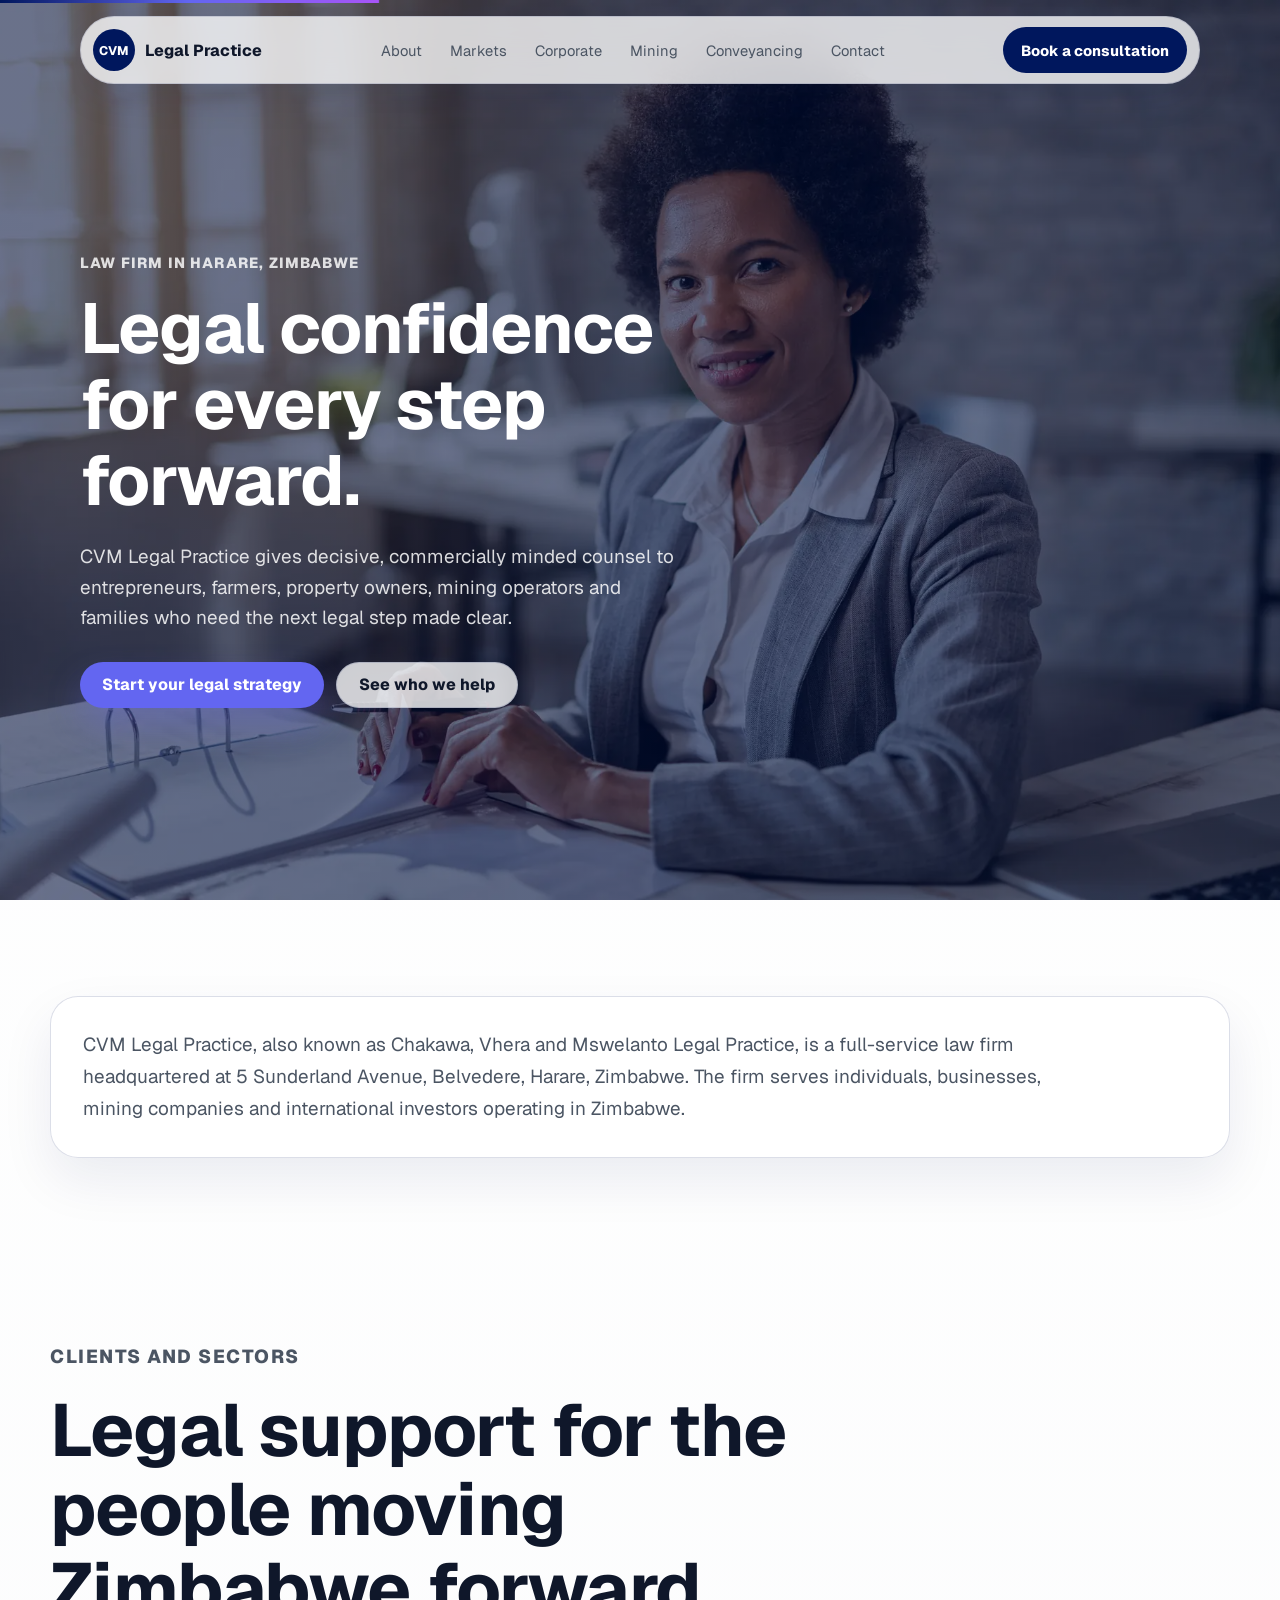
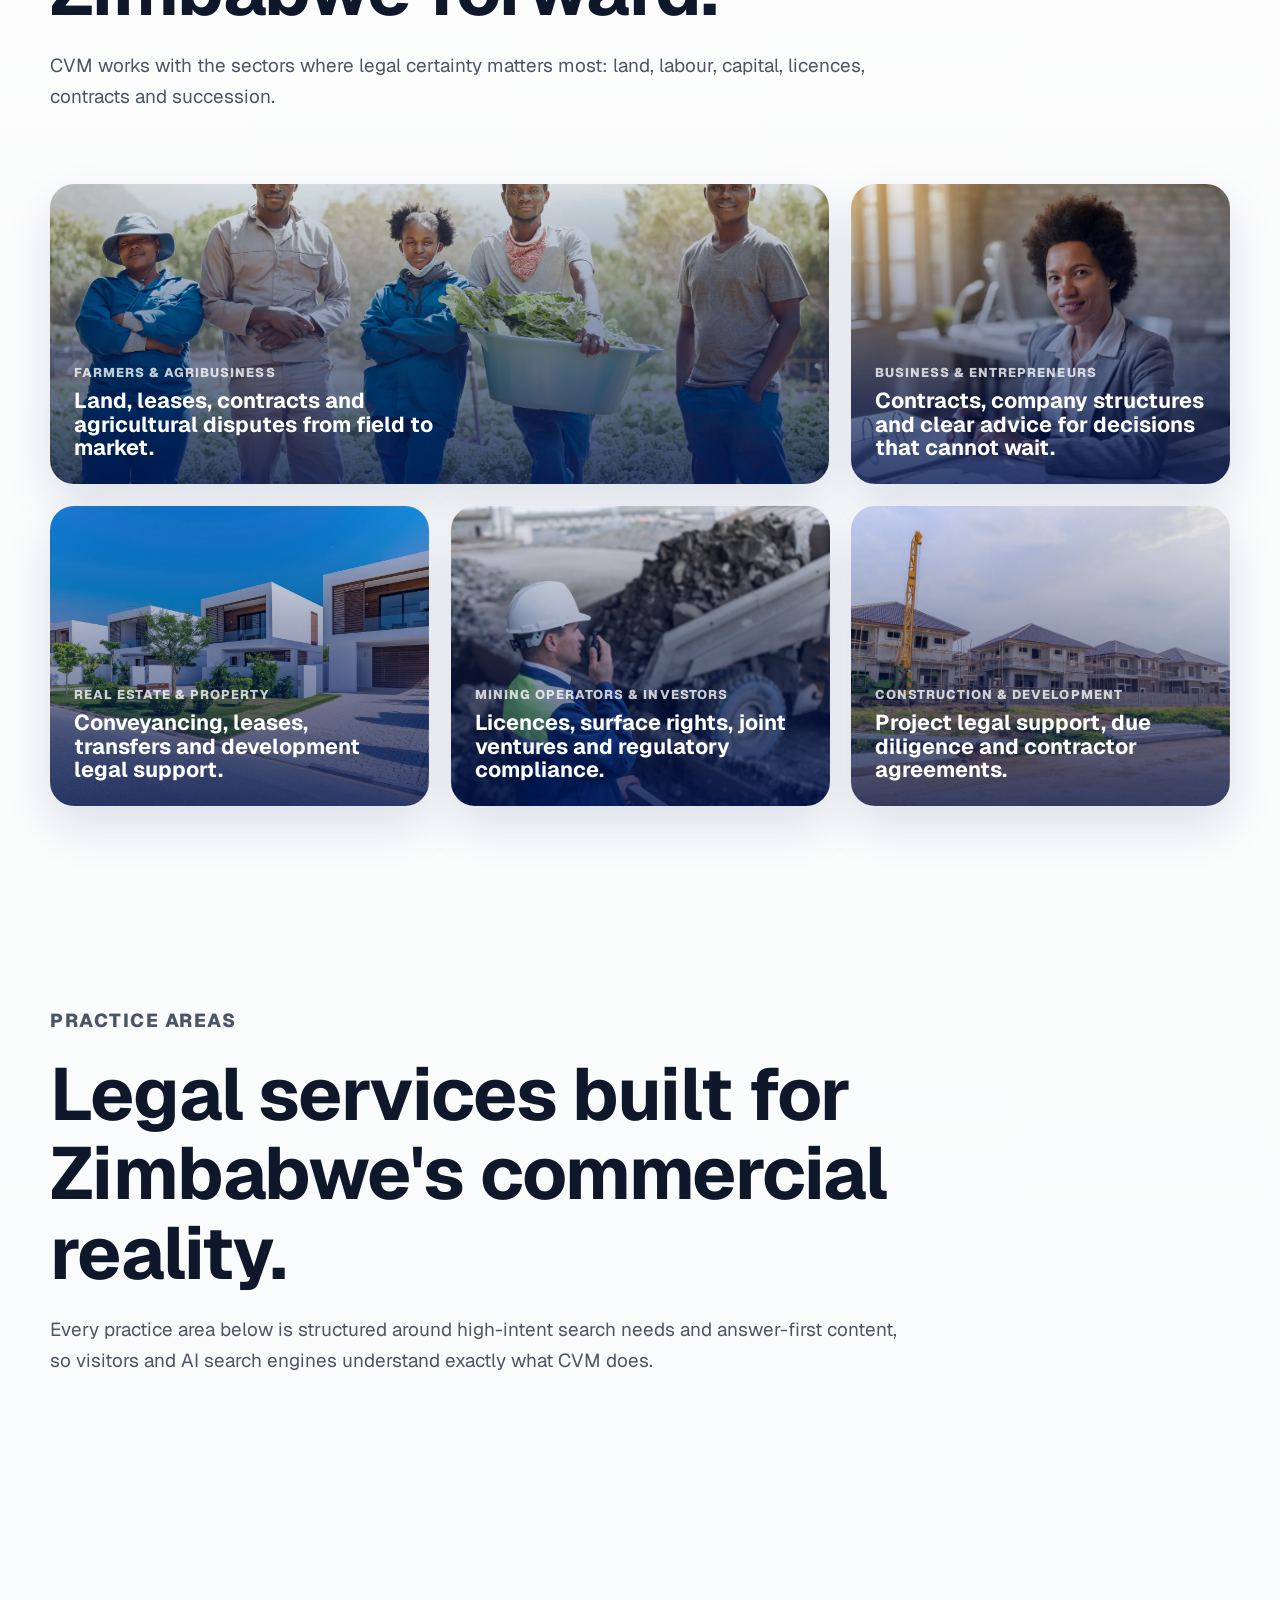
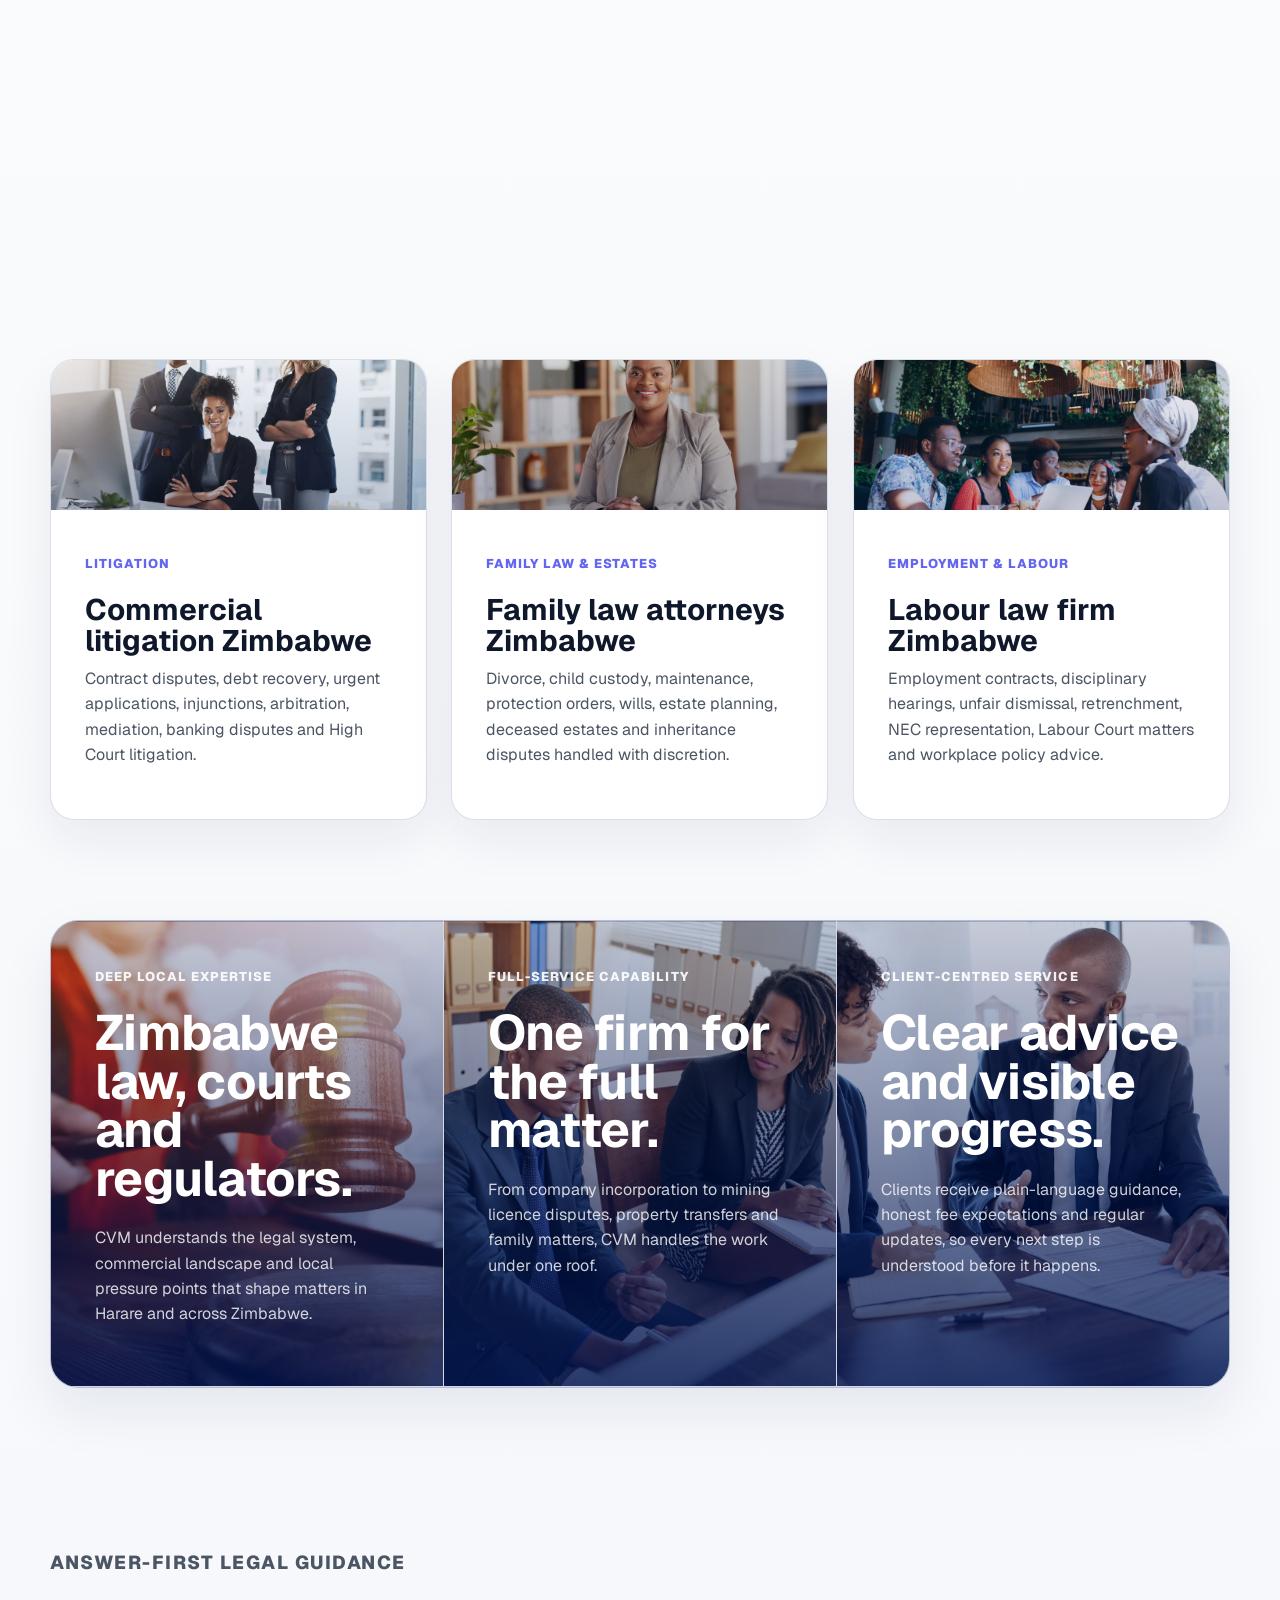
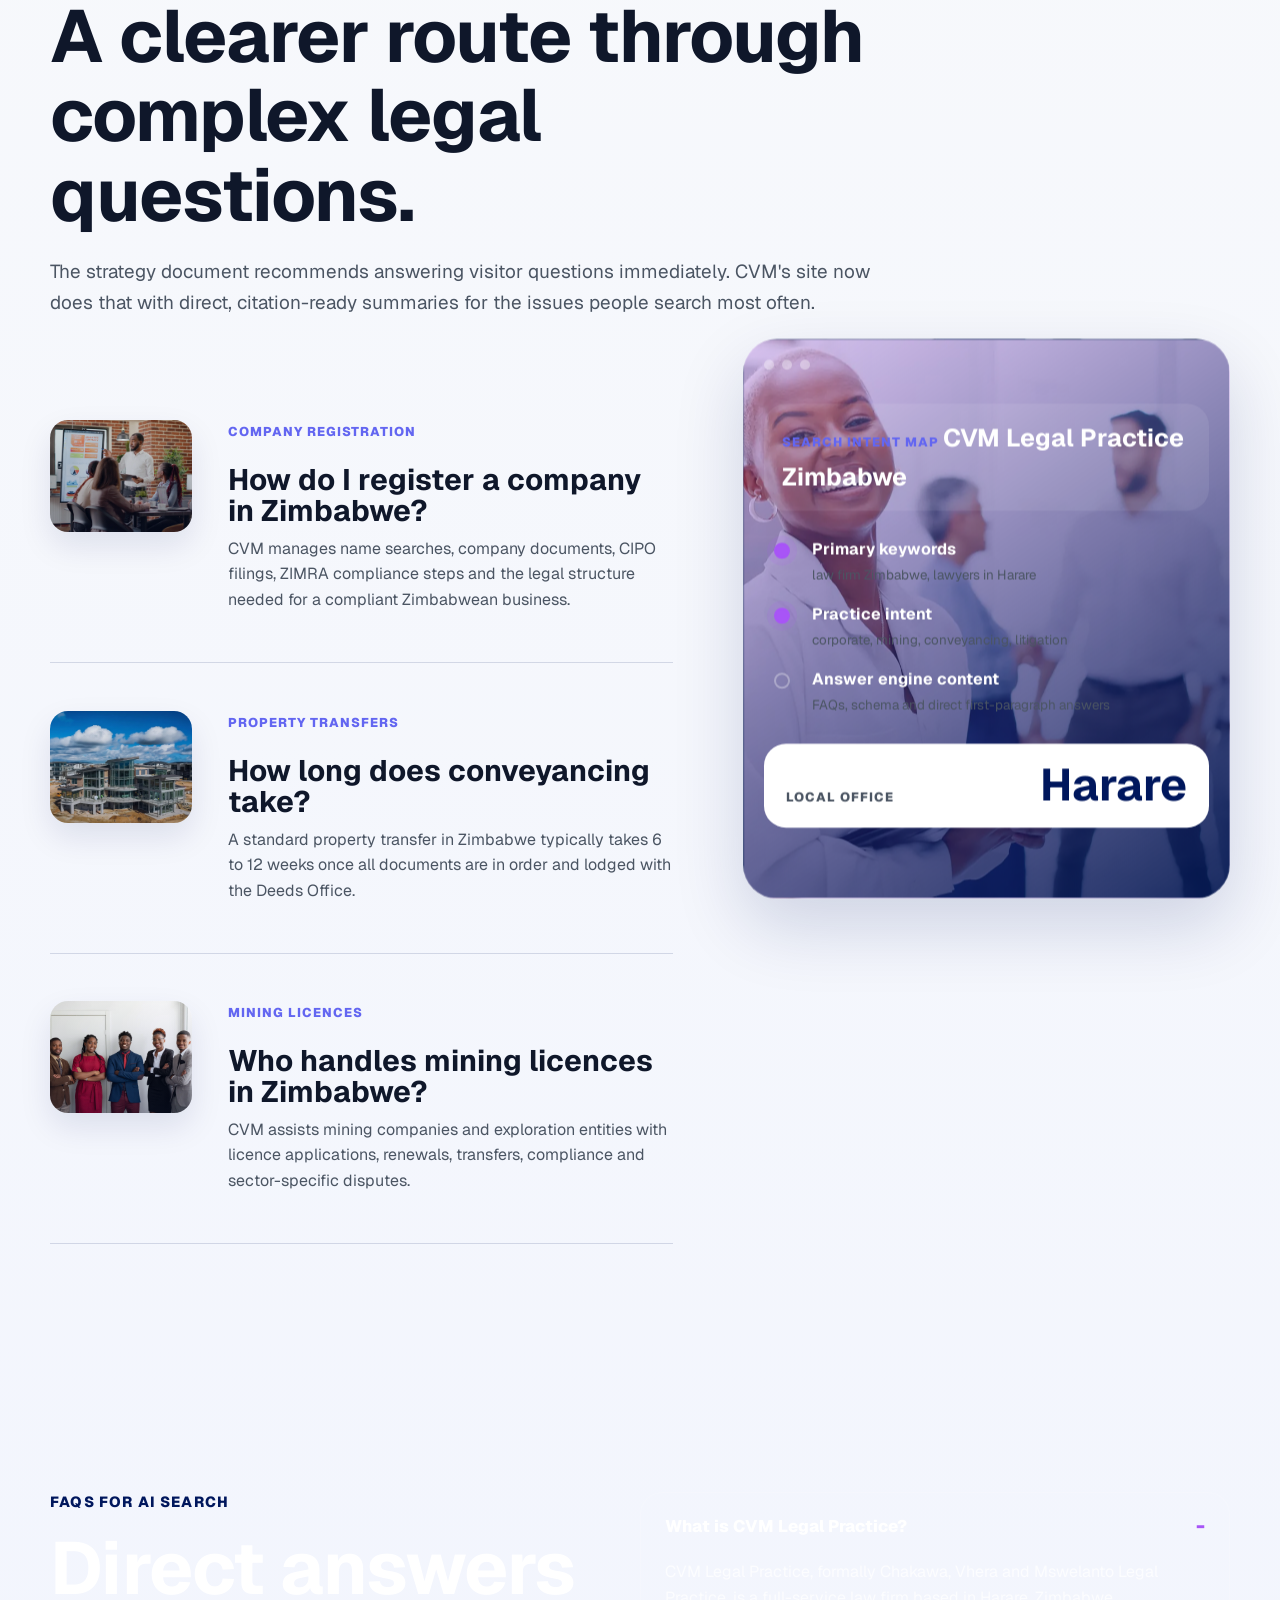
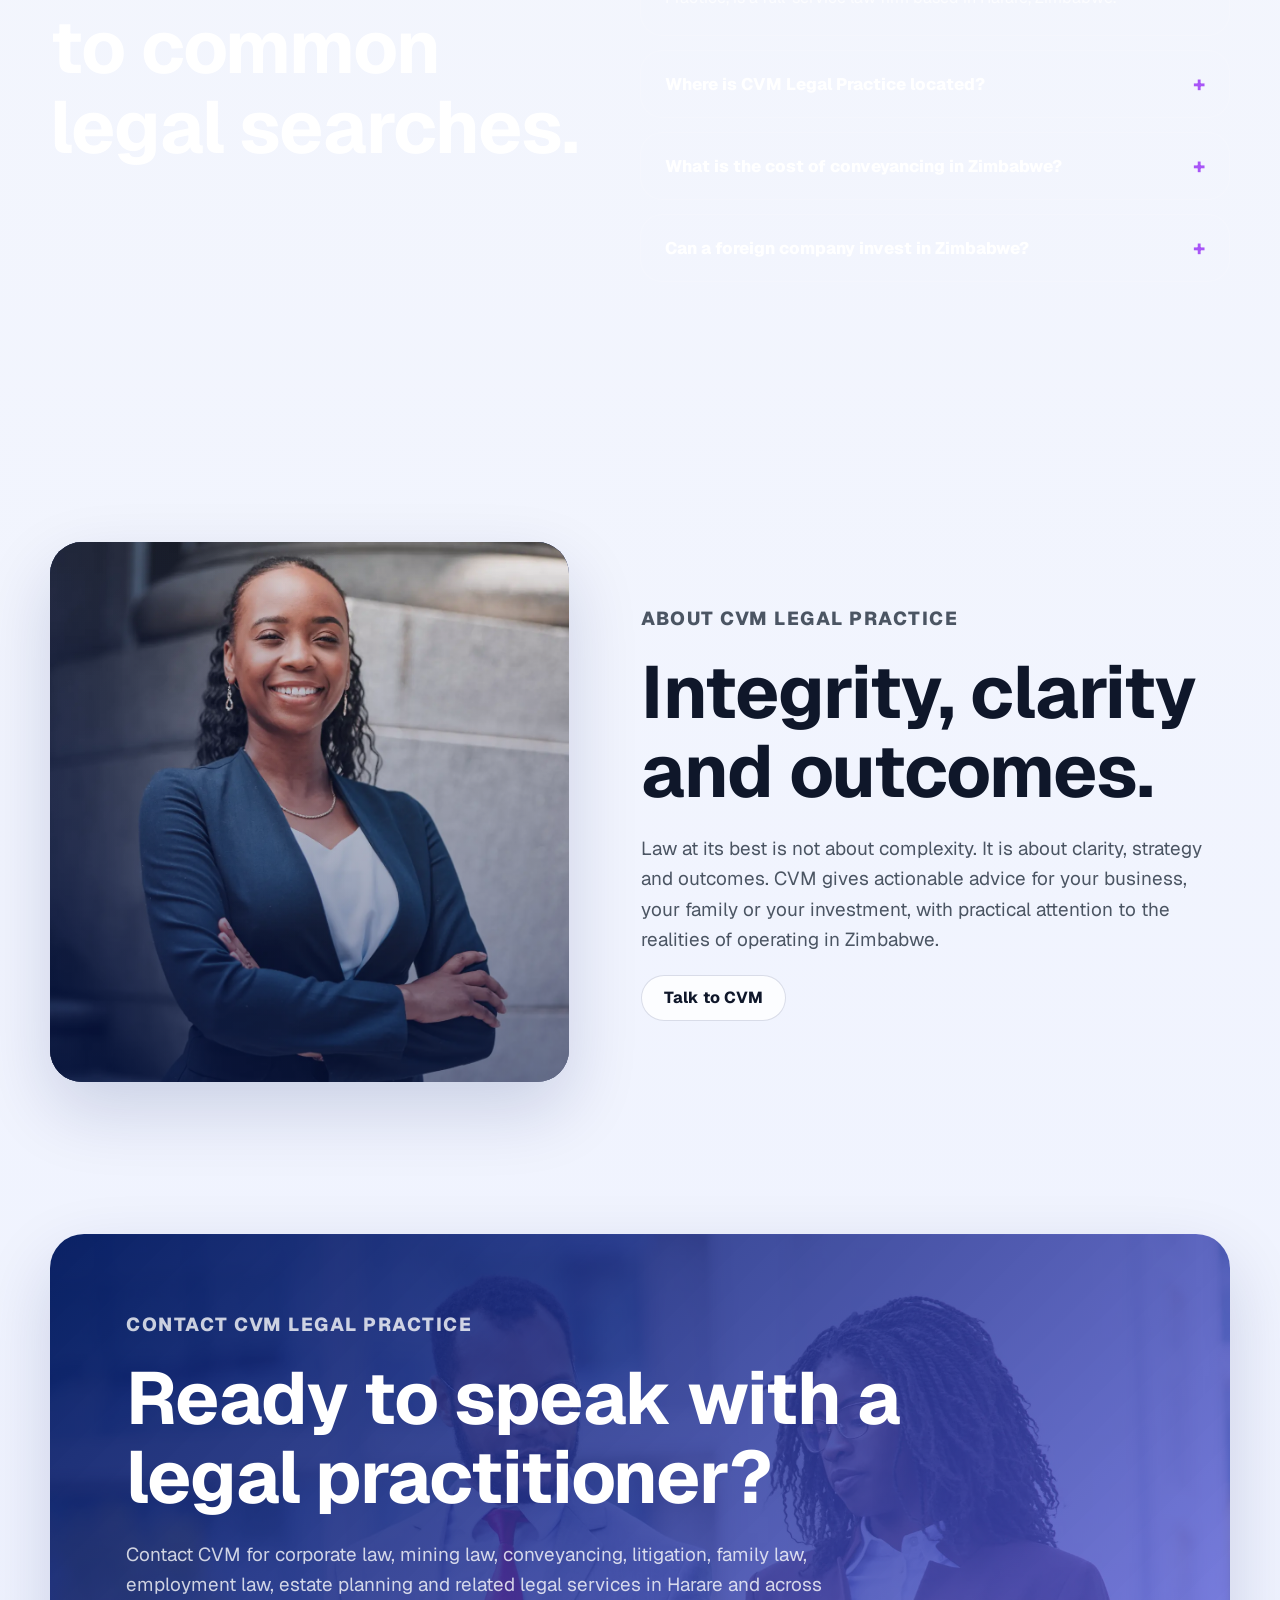
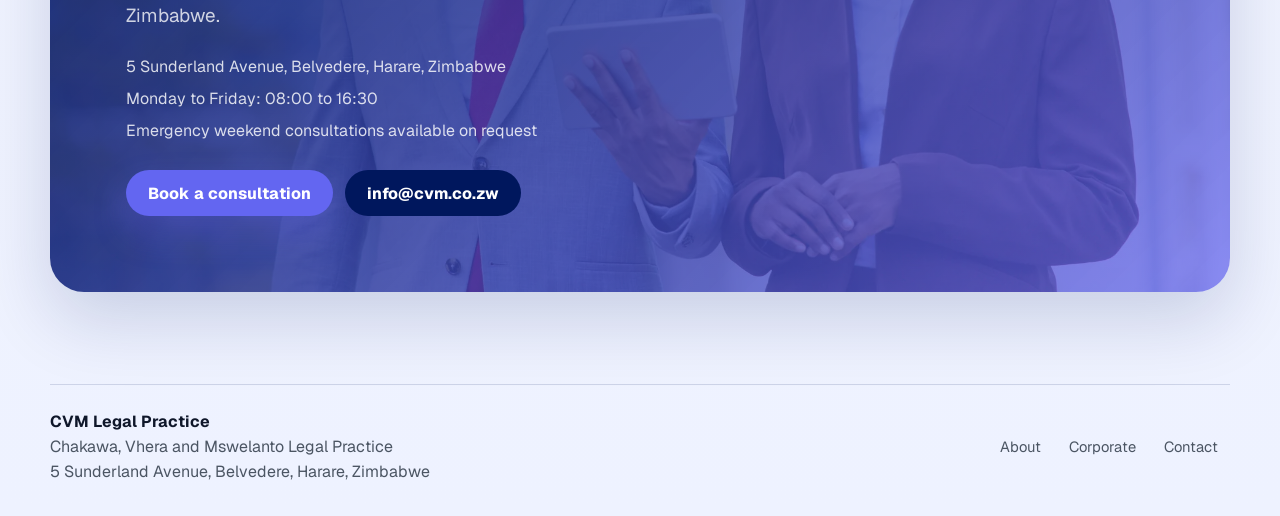
==== commit e6e6186e: "Update index.html" ====
--- a/index.html
+++ b/index.html
@@ -102,10 +102,10 @@
     </header>
 
     <main id="top">
-      <section class="hero section-shell" style="--hero-image: url('images/diverse-business-people-meeting-round-table.webp'); --hero-position: center 42%;">
+      <section class="hero section-shell" style="--hero-image: url('images/black-smiling-businesswoman-analyzing-financial-reports-while-working-office-looking-camera.webp'); --hero-position: center 44%;">
         <div class="hero-copy reveal">
           <p class="eyebrow">Law firm in Harare, Zimbabwe</p>
-          <h1>Legal clarity for Zimbabwe's builders, farmers and investors.</h1>
+          <h1>Legal confidence<br />for every step<br />forward.</h1>
           <p class="hero-text">
             CVM Legal Practice gives decisive, commercially minded counsel to
             entrepreneurs, farmers, property owners, mining operators and
--- a/styles.css
+++ b/styles.css
@@ -187,7 +187,8 @@
   background-image:
     linear-gradient(rgba(0, 15, 60, 0.58), rgba(0, 15, 60, 0.58)),
     var(--hero-image);
-  background-position: center, center, var(--hero-position, center);
+  background-position: center, var(--hero-position, center);
+  background-repeat: no-repeat;
   background-size: cover;
   background-attachment: fixed;
 }
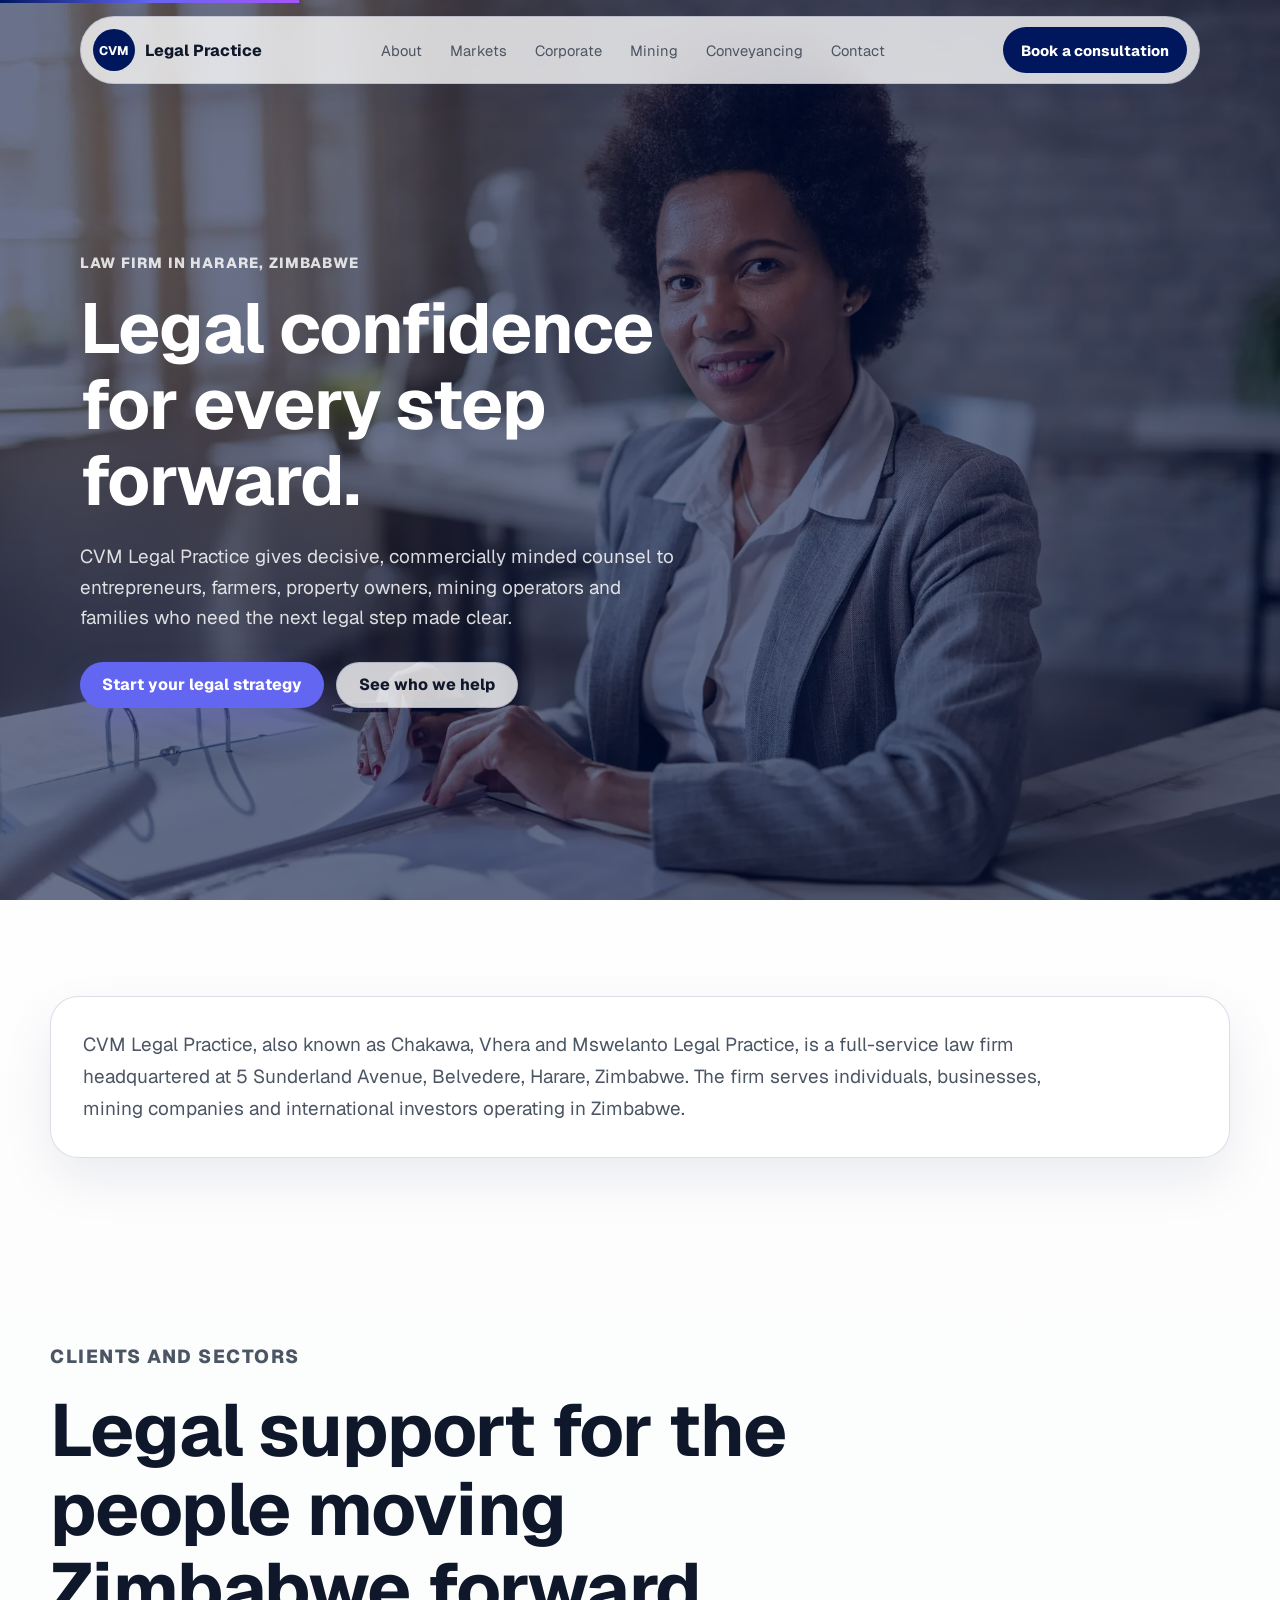
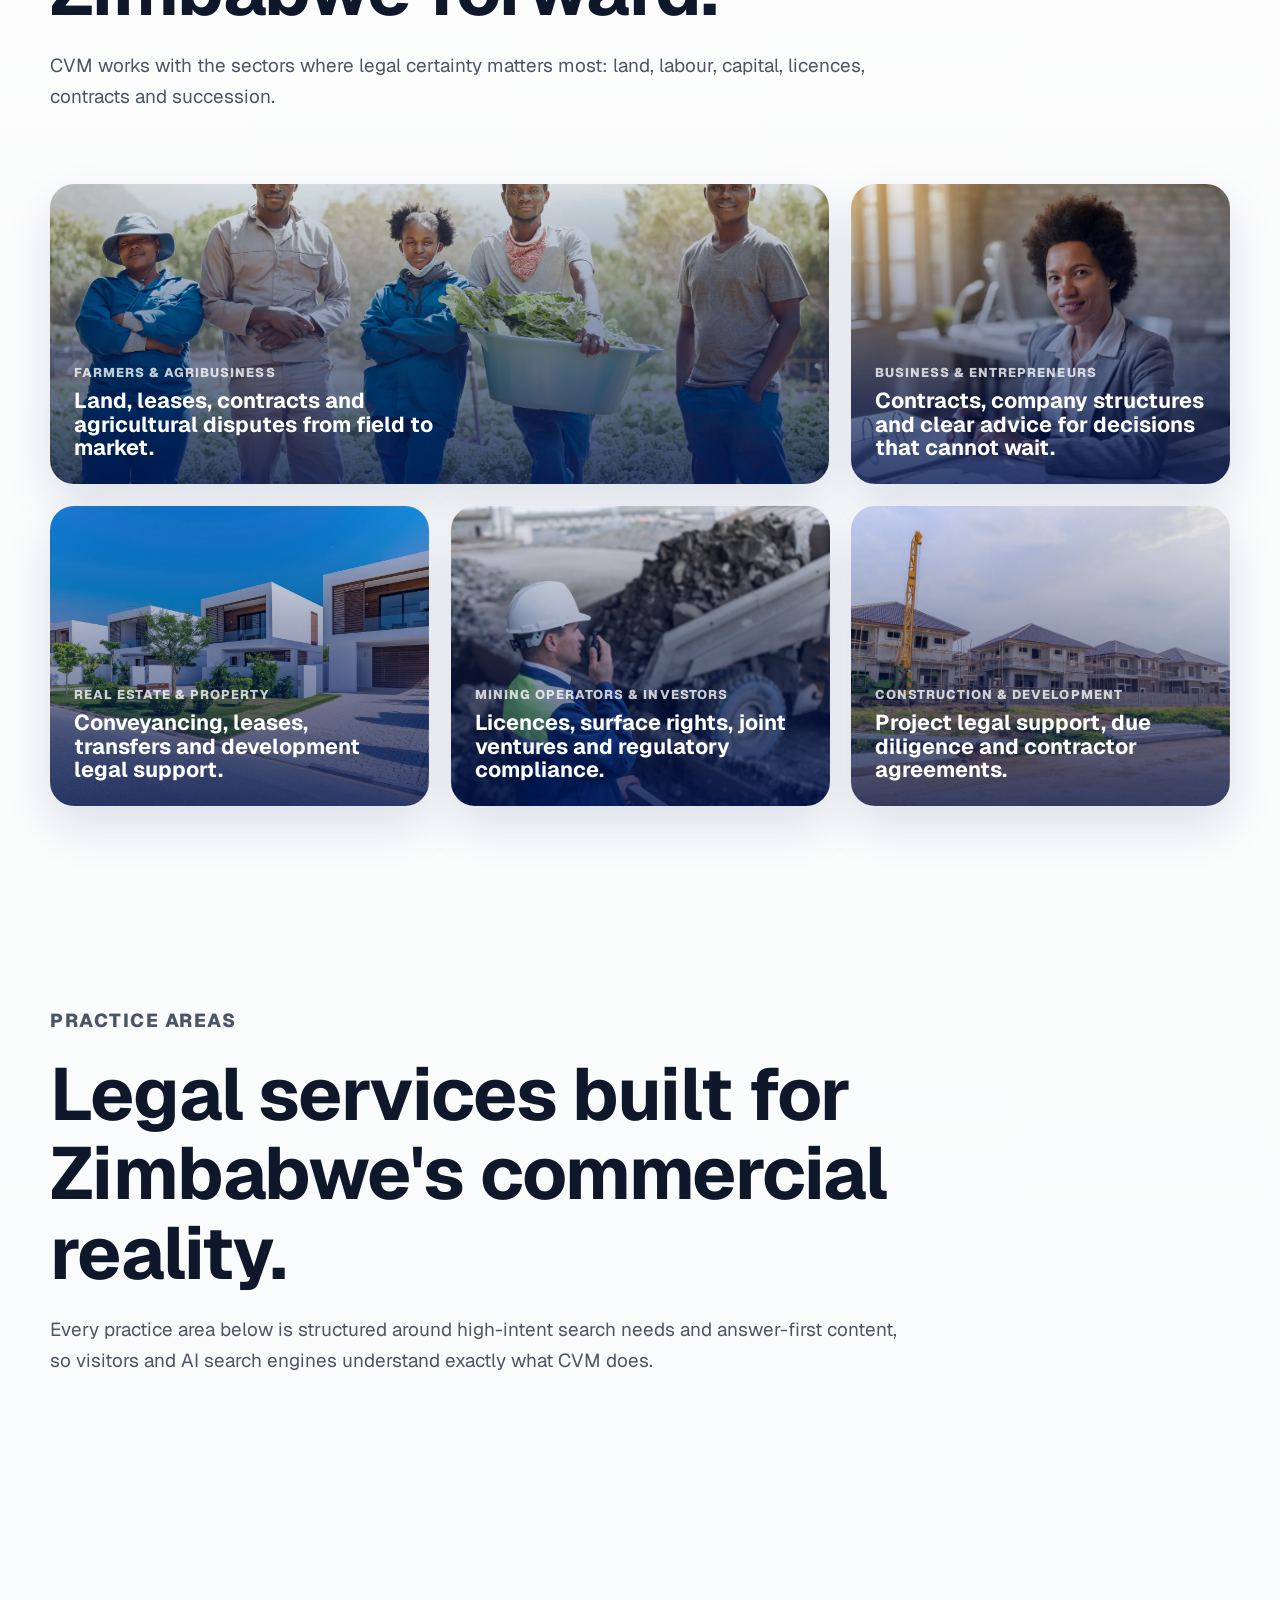
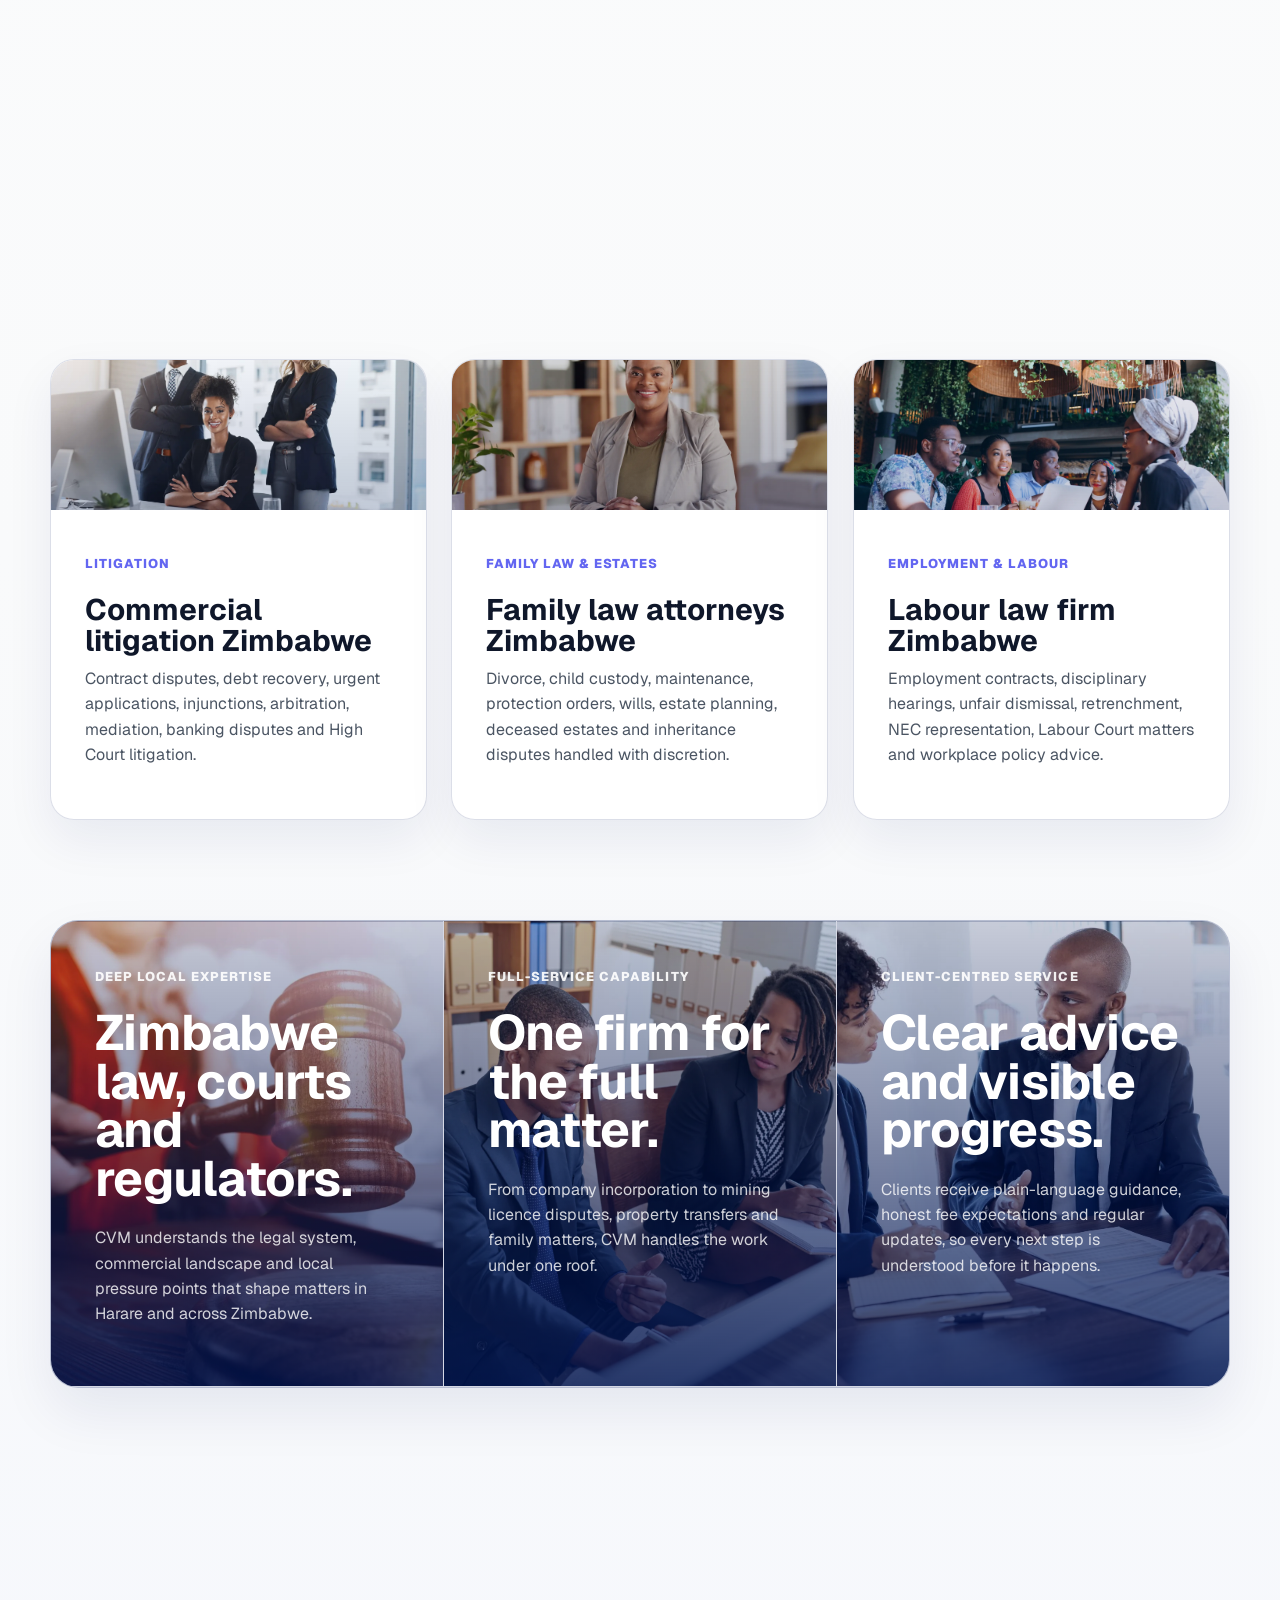
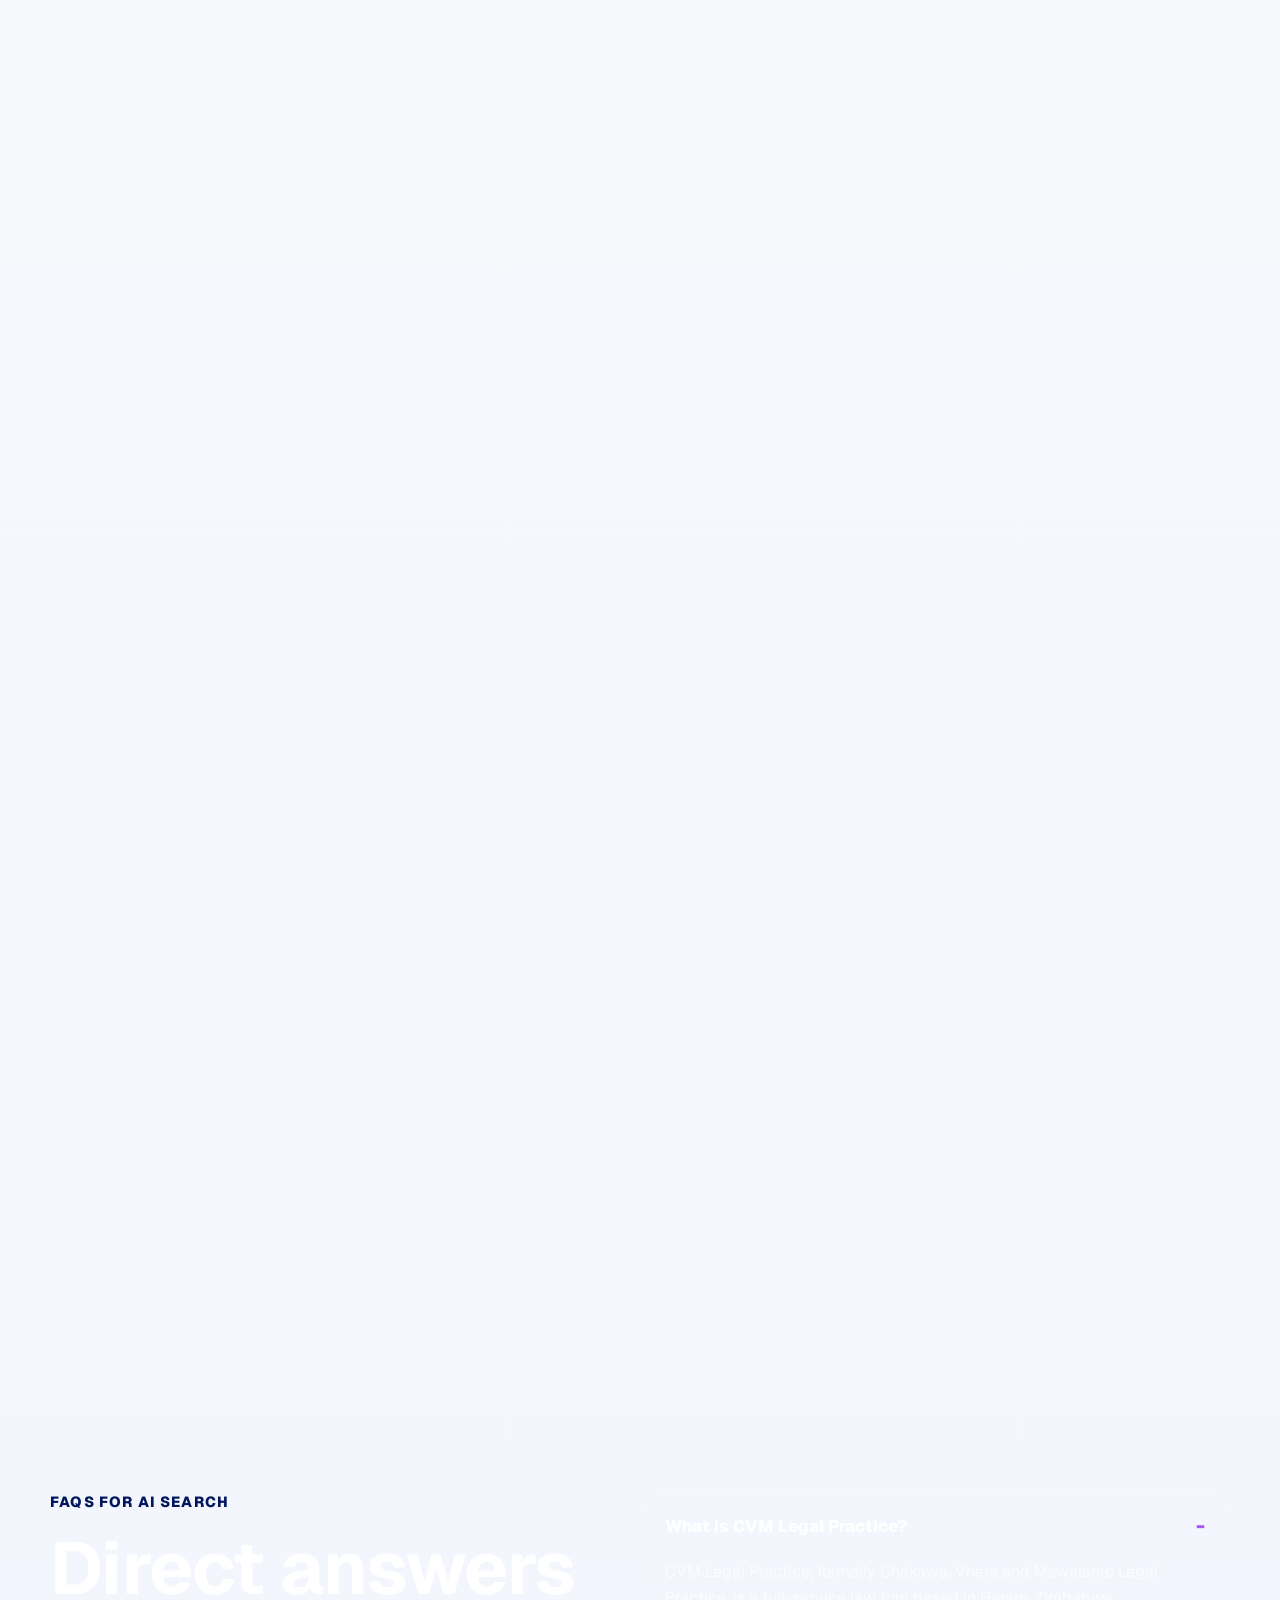
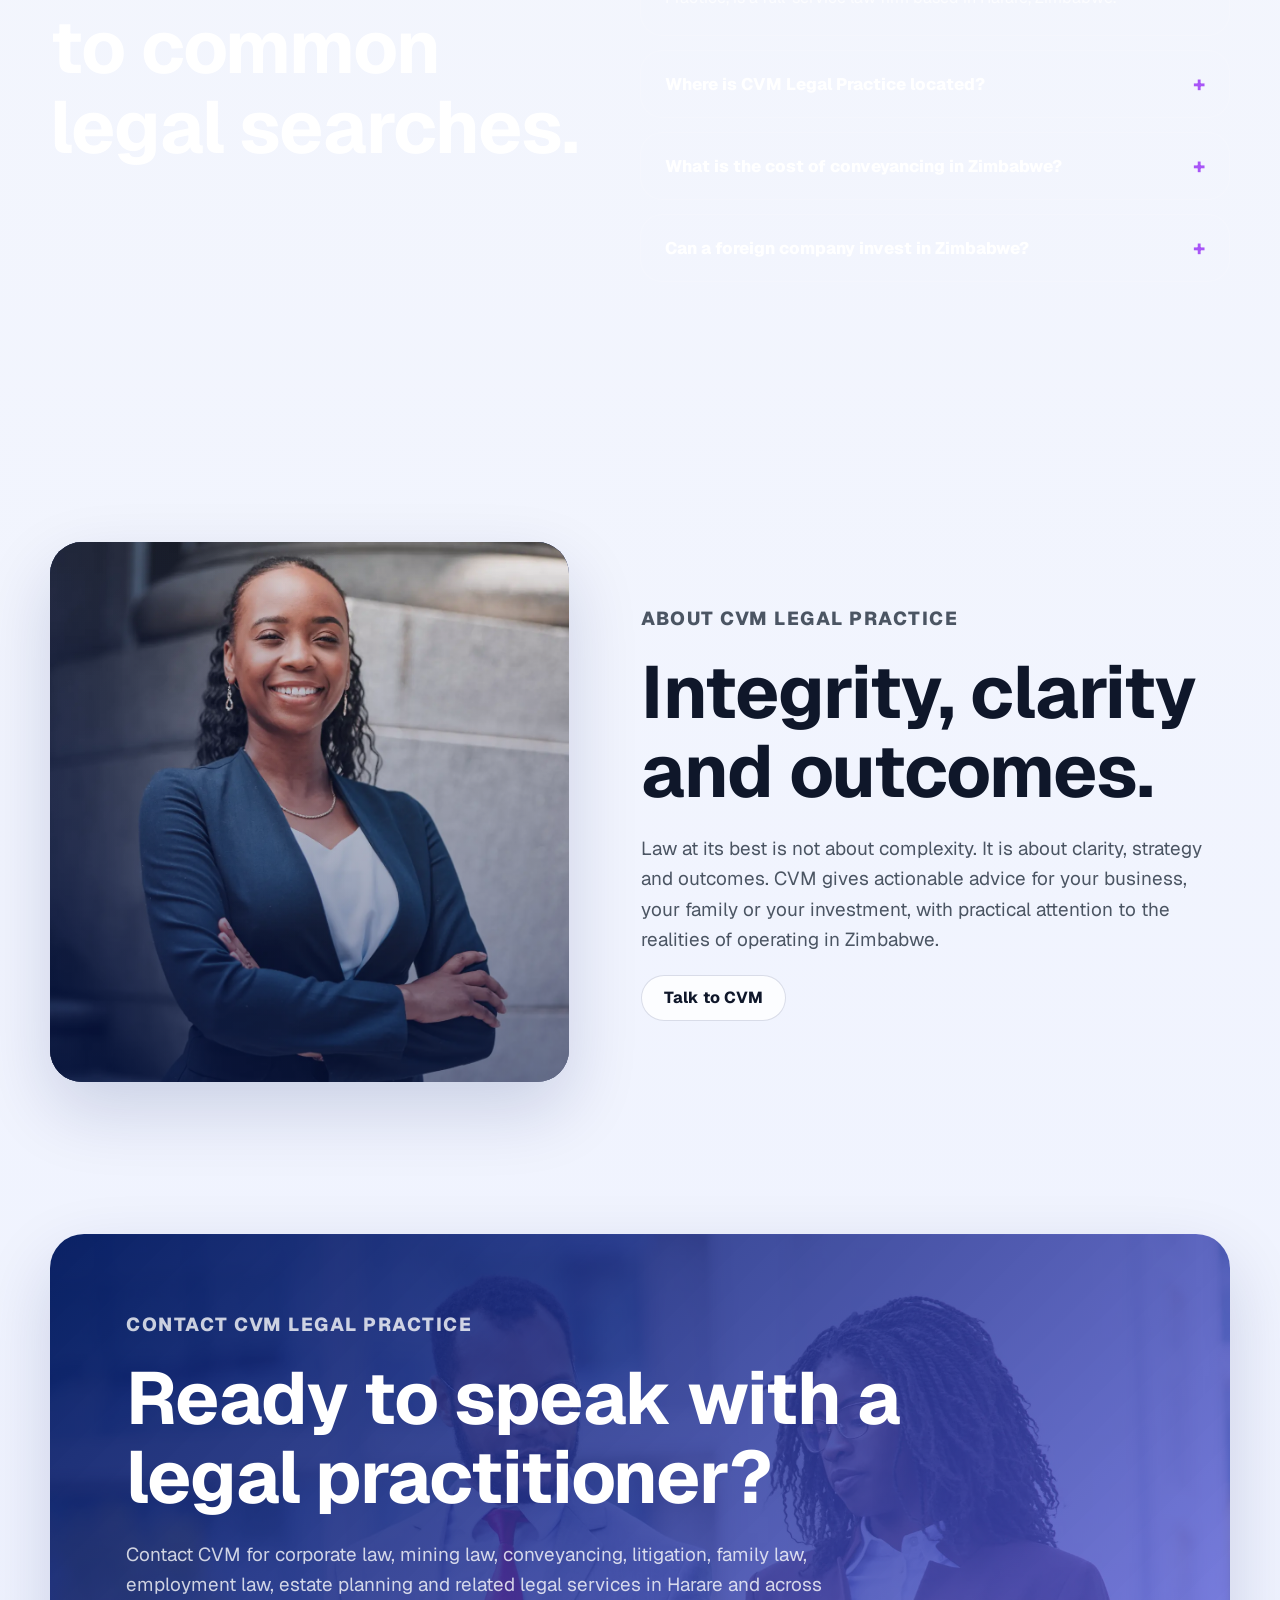
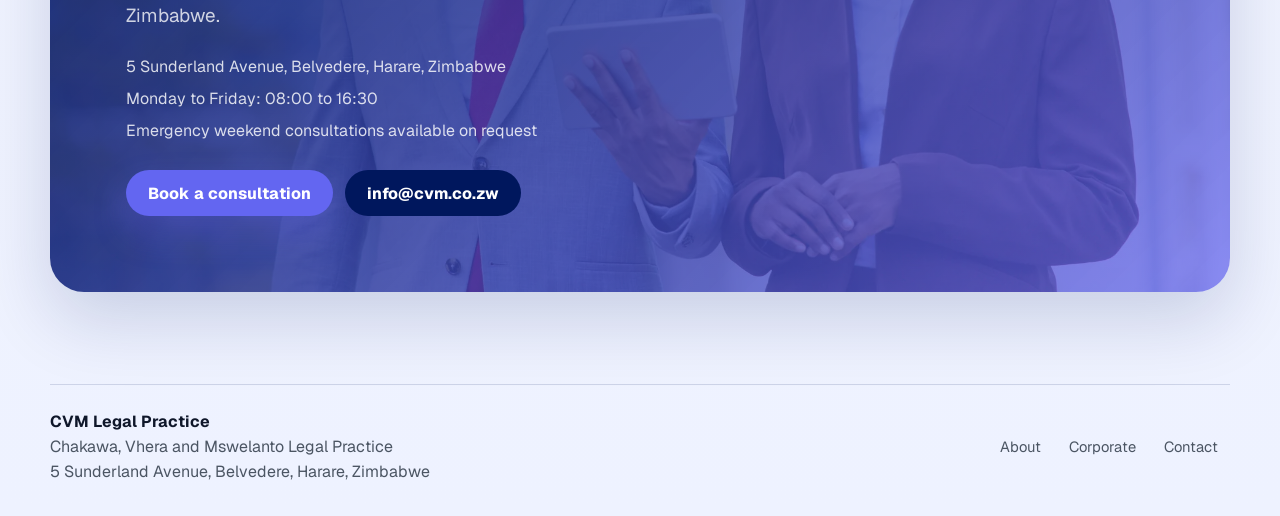
==== commit 51699459: "white space gone on mobile" ====
--- a/index.html
+++ b/index.html
@@ -94,7 +94,7 @@
         <span class="brand-mark">CVM</span>
         <span>Legal Practice</span>
       </a>
-      <nav class="nav-links" aria-label="Primary navigation"><a href="about.html">About</a><a href="index.html#markets">Markets</a><a href="corporate-law.html">Corporate</a><a href="mining-law.html">Mining</a><a href="conveyancing-harare.html">Conveyancing</a><a href="contact.html">Contact</a></nav>
+      <nav class="nav-links" aria-label="Primary navigation"><a href="about.html">About</a><a href="index.html#markets">Markets</a><a href="corporate-law.html">Corporate</a><a href="mining-law.html">Mining</a><a href="conveyancing-harare.html">Conveyancing</a><a href="contact.html">Contact</a><a href="contact.html" class="nav-consult-mobile">Book a consultation</a></nav>
       <a class="nav-cta" href="contact.html">
         <span class="cta-full">Book a consultation</span>
         <span class="cta-short">Consult</span>
--- a/styles.css
+++ b/styles.css
@@ -30,6 +30,10 @@
   overflow-x: hidden;
 }
 
+body.is-menu-open {
+  overflow: hidden;
+}
+
 img {
   display: block;
   max-width: 100%;
@@ -104,6 +108,66 @@
 .nav-links {
   justify-content: center;
   gap: 4px;
+}
+
+.nav-consult-mobile {
+  display: none;
+}
+
+.menu-toggle {
+  display: none;
+  width: 42px;
+  height: 42px;
+  place-items: center;
+  border: 1px solid rgba(0, 23, 93, 0.12);
+  border-radius: 50%;
+  color: var(--moss);
+  background: rgba(255, 255, 255, 0.74);
+  cursor: pointer;
+}
+
+.menu-toggle span {
+  position: relative;
+  display: block;
+  width: 18px;
+  height: 2px;
+  border-radius: 999px;
+  background: currentColor;
+  transition: background 160ms ease;
+}
+
+.menu-toggle span::before,
+.menu-toggle span::after {
+  content: "";
+  position: absolute;
+  left: 0;
+  width: 18px;
+  height: 2px;
+  border-radius: 999px;
+  background: currentColor;
+  transition: transform 180ms ease, top 180ms ease;
+}
+
+.menu-toggle span::before {
+  top: -6px;
+}
+
+.menu-toggle span::after {
+  top: 6px;
+}
+
+.site-header.is-menu-open .menu-toggle span {
+  background: transparent;
+}
+
+.site-header.is-menu-open .menu-toggle span::before {
+  top: 0;
+  transform: rotate(45deg);
+}
+
+.site-header.is-menu-open .menu-toggle span::after {
+  top: 0;
+  transform: rotate(-45deg);
 }
 
 .nav-links a,
@@ -1086,12 +1150,54 @@
 
 @media (max-width: 980px) {
   .site-header {
-    grid-template-columns: auto auto;
-    gap: 12px;
+    grid-template-columns: auto 42px auto;
+    gap: 10px;
   }
 
   .nav-links {
-    display: none;
+    position: fixed;
+    top: 78px;
+    left: 16px;
+    right: 16px;
+    display: grid;
+    grid-template-columns: 1fr;
+    align-items: stretch;
+    gap: 6px;
+    padding: 10px;
+    border: 1px solid rgba(0, 23, 93, 0.12);
+    border-radius: 22px;
+    background: rgba(255, 255, 255, 0.96);
+    box-shadow: 0 22px 48px rgba(0, 23, 93, 0.18);
+    backdrop-filter: blur(18px);
+    opacity: 0;
+    visibility: hidden;
+    pointer-events: none;
+    transform: translateY(-10px) scale(0.98);
+    transition: opacity 180ms ease, visibility 180ms ease, transform 180ms ease;
+  }
+
+  .nav-links a {
+    padding: 14px 16px;
+    border-radius: 16px;
+    color: var(--ink);
+    font-size: 0.98rem;
+    font-weight: 720;
+  }
+
+  .site-header.is-menu-open .nav-links {
+    opacity: 1;
+    visibility: visible;
+    pointer-events: auto;
+    transform: translateY(0) scale(1);
+  }
+
+  .menu-toggle {
+    display: grid;
+  }
+
+  .hero,
+  .page-hero {
+    background-attachment: scroll;
   }
 
   .hero,
@@ -1118,7 +1224,7 @@
   }
 
   .hero {
-    min-height: 100vh;
+    min-height: 100svh;
     padding-top: 118px;
   }
 
@@ -1149,8 +1255,16 @@
 @media (max-width: 680px) {
   .site-header {
     top: 10px;
+    grid-template-columns: auto 40px;
+    gap: 8px;
     width: calc(100% - 20px);
     padding: 8px;
+  }
+
+  .nav-links {
+    top: 74px;
+    left: 10px;
+    right: 10px;
   }
 
   .brand span:last-child {
@@ -1163,10 +1277,19 @@
   }
 
   .nav-cta {
-    min-height: 40px;
-    max-width: 118px;
-    padding: 0 15px;
-    font-size: 0.82rem;
+    display: none;
+  }
+
+  .nav-consult-mobile {
+    display: flex !important;
+    justify-content: center;
+    margin-top: 4px;
+    padding: 14px 16px !important;
+    border-radius: 16px !important;
+    background: var(--moss) !important;
+    color: #fff !important;
+    font-weight: 720;
+    text-align: center;
   }
 
   .cta-full {
@@ -1187,8 +1310,20 @@
   }
 
   .hero {
-    padding: 108px 12px 58px;
+    width: 100%;
+    max-width: none;
+    min-height: 100svh;
+    padding: 104px 12px 46px;
     gap: 30px;
+  }
+
+  .hero,
+  .page-hero {
+    background-image:
+      linear-gradient(to bottom, rgba(0, 15, 60, 0.72) 0%, rgba(0, 15, 60, 0.55) 50%, rgba(0, 15, 60, 0.45) 100%),
+      var(--hero-image);
+    background-position: center, var(--mobile-hero-position, var(--hero-position, center));
+    background-attachment: scroll;
   }
 
   .market-grid {
@@ -1202,18 +1337,20 @@
   }
 
   .page-hero {
-    min-height: 100vh;
-    padding: 112px 12px 50px;
+    min-height: 100svh;
+    padding: 104px 12px 44px;
   }
 
   .page-hero-inner {
     width: 100%;
     min-width: 0;
+    gap: 22px;
+    align-items: start;
   }
 
   .page-hero h1 {
-    max-width: 330px;
-    font-size: 2.18rem;
+    max-width: 340px;
+    font-size: clamp(2rem, 10vw, 2.55rem);
     line-height: 1.02;
     overflow-wrap: anywhere;
   }
@@ -1232,13 +1369,13 @@
   }
 
   .hero-copy {
-    width: min(100%, 330px);
+    width: min(100%, 342px);
   }
 
   h1 {
-    max-width: 340px;
-    font-size: 2.95rem;
-    line-height: 0.96;
+    max-width: 342px;
+    font-size: clamp(2.65rem, 12vw, 3.05rem);
+    line-height: 0.98;
   }
 
   h2 {
